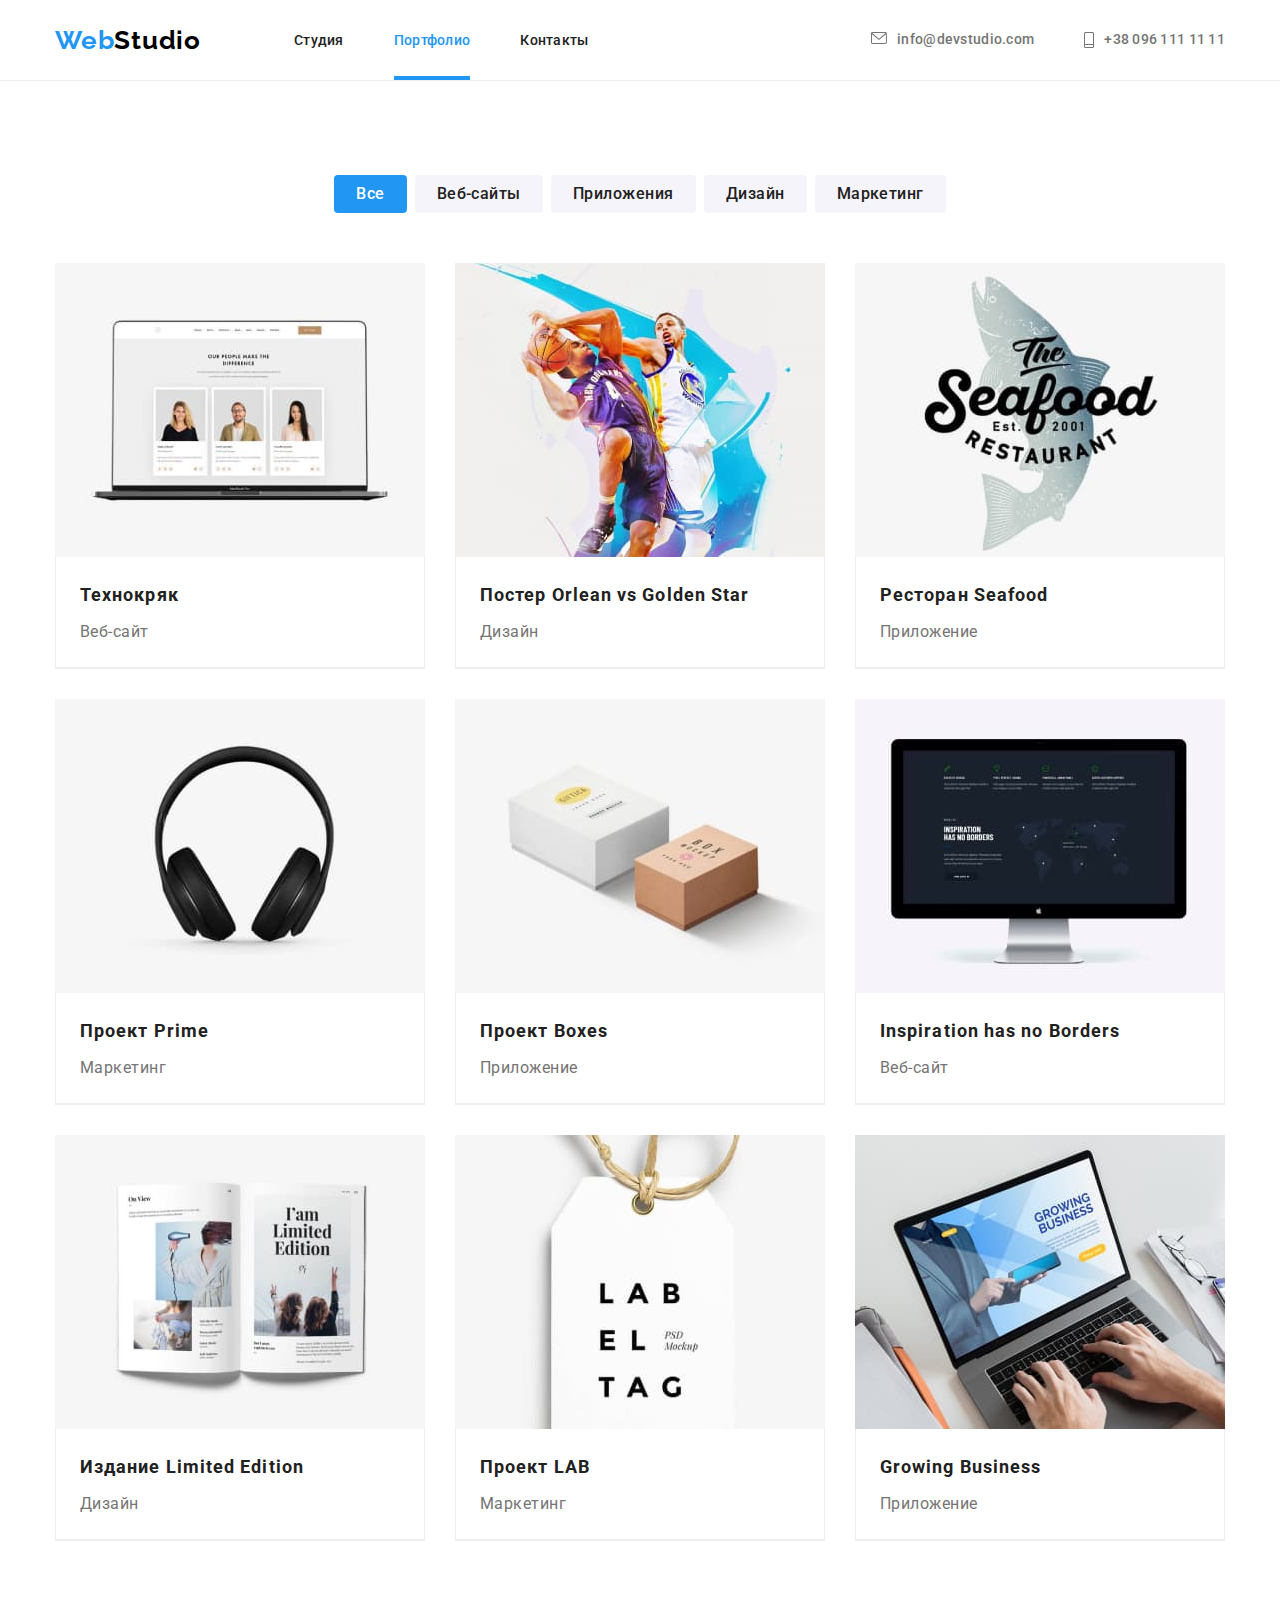
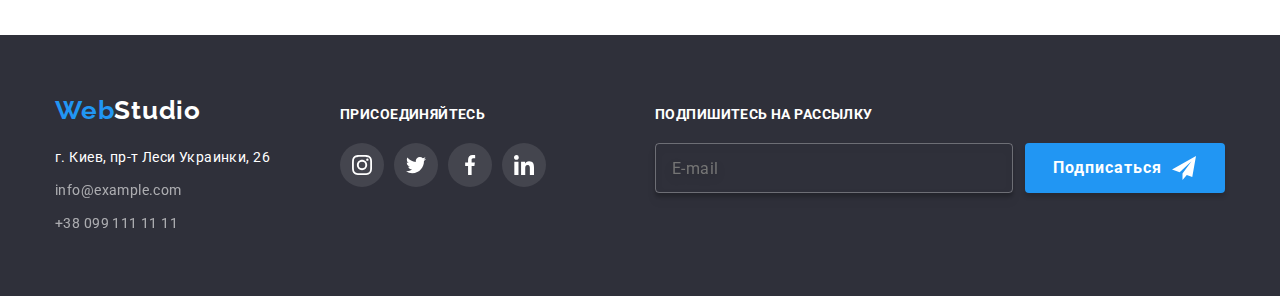
==== portfolio.html @ 556a6ecd "Initial commit" ====
<!DOCTYPE html>
<html lang="ru">
  <head>
    <meta charset="UTF-8" />
    <meta http-equiv="X-UA-Compatible" content="IE=edge" />
    <meta name="viewport" content="width=device-width, initial-scale=1.0" />
    <title>Document</title>
    <link rel="preconnect" href="https://fonts.googleapis.com">
    <link rel="preconnect" href="https://fonts.gstatic.com" crossorigin>
    <link href="https://fonts.googleapis.com/css2?family=Raleway:wght@700&family=Roboto:wght@400;500;700;900&display=swap"
      rel="stylesheet">
    <!-- Normalize -->
    <link
      rel="stylesheet"
      href="https://cdnjs.cloudflare.com/ajax/libs/modern-normalize/1.1.0/modern-normalize.min.css"
    />
    <!-- Custom styles -->
    <link rel="stylesheet" href="./css/styles.css" />
  </head>

  <body class="body">
    <!--header-->
    <header class="header-menu">
      <div class="container header-container">
        <div class="nav-container">
          <nav class="site-nav">
            <a href="index.html" lang="en" class="logo">Web<span lang="en" class="studio">Studio</span></a>
            <div class="nav-site-contact">
              <div class="list-contact">
                <ul class="list">
                  <li class="item">
                    <a href="./index.html" class="title">Студия</a>
                  </li>
                  <li class="item">
                    <a href="./portfolio.html" class="active-title">Портфолио</a>
                  </li>
                  <li class="item"><a href="" class="title">Контакты</a></li>
                </ul>
              </div>
            </div>
          </nav>
          <ul class="list">
            <li class="link-contact">
              <a href="mailto:info@devstudio.com" class="header-link">
                <svg class="studio-icon" width="16" height="12">
                  <use href="./images/icons/sprite1.svg#icon-envelope"></use>
                </svg>
                info@devstudio.com</a>
            </li>
            <li class="link-contact">
              <a href="tel:+380961111111" class="header-link">
                <svg class="studio-icon" width="10" height="16">
                  <use href="./images/icons/sprite1.svg#icon-Vector"></use>
                </svg>
                +38 096 111 11 11</a>
            </li>
          </ul>
        </div>
      </div>
    </header>
    <!--Main-->
    <main>
      <section class="portfolio-section">
        <div class="container">
          <h1 hidden>Portfolio</h1>
          <div class="profile-btn-list">
            <ul class="list">
              <li>
                <button type="button" class="current-button">Все</button>
              </li>
              <li>
                <button type="button" class="profile-btn">Веб-сайты</button>
              </li>
              <li>
                <button type="button" class="profile-btn">Приложения</button>
              </li>
              <li>
                <button type="button" class="profile-btn">Дизайн</button>
              </li>
              <li>
                <button type="button" class="profile-btn">Маркетинг</button>
              </li>
            </ul>
          </div>
          <div class="portfolio-container">
            <ul class="list">
              <li class="portfolio-list">
                <a href="" class="portfolio-ancor">
                  <div class="port-text-position">
                  <img
                    src="./images/technokriak.jpg"
                    alt="technokriak"
                    width="370"
                  />
                  <p class="port-text-item">Ресурс предлагает комплексные предложения с разным уровнем
                  функционала и сервисов. Все это позволит посетителю получить
                  исчерпывающие сведения о компании или частном лице.</p></div>
                  <div class="portfolio-inscription">
                    <h2 class="portfolio-title">Технокряк</h2>
                    <p class="portfolio-text">Веб-сайт</p>
                  </div>
                </a>
              </li>
              <li class="portfolio-list">
                <a href="" class="portfolio-ancor">
                  <div class="port-text-position">
                  <img
                    src="./images/neworlean.jpg"
                    alt="neworlean"
                    width="370"
                  />
                  <p class="port-text-item">Lorem ipsum dolor sit amet consectetur, adipisicing elit.
                  Numquam quod inventore placeat atque, beatae dolores error ab non unde impedit
                  corrupti laborum quaerat nisi quidem sint! Asperiores.</p>
                  </div>
                  <div class="portfolio-inscription">
                    <h2 class="portfolio-title">
                      Постер <span lang="en">Orlean vs Golden Star</span>
                    </h2>
                    <p class="portfolio-text">Дизайн</p>
                  </div>
                </a>
              </li>
              <li class="portfolio-list">
                <a href="" class="portfolio-ancor">
                  <div class="port-text-position">
                  <img src="./images/seafood.jpg" alt="seafood" width="370" />
                  <p class="port-text-item">Lorem ipsum dolor sit amet consectetur, adipisicing elit.
                    Numquam quod inventore placeat atque, beatae dolores error ab non unde impedit
                    corrupti laborum quaerat nisi quidem sint! Asperiores.</p>
                  </div>
                  <div class="portfolio-inscription">
                    <h2 class="portfolio-title">
                      Ресторан <span lang="en">Seafood</span>
                    </h2>
                    <p class="portfolio-text">Приложение</p>
                  </div>
                </a>
              </li>
              <li class="portfolio-list">
                <a href="" class="portfolio-ancor">
                  <div class="port-text-position">
                  <img src="./images/prime.jpg" alt="prime" width="370" />
                  <p class="port-text-item">Lorem ipsum dolor sit amet consectetur, adipisicing elit.
                    Numquam quod inventore placeat atque, beatae dolores error ab non unde impedit
                    corrupti laborum quaerat nisi quidem sint! Asperiores.</p>
                  </div>
                  <div class="portfolio-inscription">
                    <h2 class="portfolio-title">
                      Проект <span lang="en">Prime</span>
                    </h2>
                    <p class="portfolio-text">Маркетинг</p>
                  </div>
                </a>
              </li>
              <li class="portfolio-list">
                <a href="" class="portfolio-ancor">
                  <div class="port-text-position">
                  <img src="./images/boxes.jpg" alt="boxes" width="370" />
                  <p class="port-text-item">Lorem ipsum dolor sit amet consectetur, adipisicing elit.
                    Numquam quod inventore placeat atque, beatae dolores error ab non unde impedit
                    corrupti laborum quaerat nisi quidem sint! Asperiores.</p>
                  </div>
                  <div class="portfolio-inscription">
                    <h2 class="portfolio-title">
                      Проект <span lang="en">Boxes</span>
                    </h2>
                    <p class="portfolio-text">Приложение</p>
                  </div>
                </a>
              </li>
              <li class="portfolio-list">
                <a href="" class="portfolio-ancor">
                  <div class="port-text-position">
                  <img
                    src="./images/inspiration.jpg"
                    alt="inspiration"
                    width="370"
                  />
                  <p class="port-text-item">Lorem ipsum dolor sit amet consectetur, adipisicing elit.
                    Numquam quod inventore placeat atque, beatae dolores error ab non unde impedit
                    corrupti laborum quaerat nisi quidem sint! Asperiores.</p></div>
                  <div class="portfolio-inscription">
                    <h2 lang="en" class="portfolio-title">
                      Inspiration has no Borders
                    </h2>
                    <p class="portfolio-text">Веб-сайт</p>
                  </div>
                </a>
              </li>
              <li class="portfolio-list">
                <a href="" class="portfolio-ancor">
                  <div class="port-text-position">
                  <img
                    src="./images/limitededition.jpg"
                    alt="limitededition"
                    width="370"
                  />
                  <p class="port-text-item">Lorem ipsum dolor sit amet consectetur, adipisicing elit.
                    Numquam quod inventore placeat atque, beatae dolores error ab non unde impedit
                    corrupti laborum quaerat nisi quidem sint! Asperiores.</p>
                  </div>
                  <div class="portfolio-inscription">
                    <h2 class="portfolio-title">
                      Издание <span lang="en">Limited Edition</span>
                    </h2>
                    <p class="portfolio-text">Дизайн</p>
                  </div>
                </a>
              </li>
              <li class="portfolio-list">
                <a href="" class="portfolio-ancor">
                  <div class="port-text-position">
                  <img
                    src="./images/projectlab.jpg"
                    alt="projectlab"
                    width="370"
                  />
                  <p class="port-text-item">Lorem ipsum dolor sit amet consectetur, adipisicing elit.
                    Numquam quod inventore placeat atque, beatae dolores error ab non unde impedit
                    corrupti laborum quaerat nisi quidem sint! Asperiores.</p>
                  </div>
                  <div class="portfolio-inscription">
                    <h2 class="portfolio-title">
                      Проект <span lang="en">LAB</span>
                    </h2>
                    <p class="portfolio-text">Маркетинг</p>
                  </div>
                </a>
              </li>
              <li class="portfolio-list">
                <a href="" class="portfolio-ancor">
                  <div class="port-text-position">
                  <img
                    src="./images/growingbusiness.jpg"
                    alt="growingbusiness"
                    width="370"
                  />
                  <p class="port-text-item">Lorem ipsum dolor sit amet consectetur, adipisicing elit.
                    Numquam quod inventore placeat atque, beatae dolores error ab non unde impedit
                    corrupti laborum quaerat nisi quidem sint! Asperiores.</p>
                  </div>
                  <div class="portfolio-inscription">
                    <h2 lang="en" class="portfolio-title">Growing Business</h2>
                    <p class="portfolio-text">Приложение</p>
                  </div>
                </a>
              </li>
            </ul>
          </div>
        </div>
      </section>
    </main>
    <!--Footer-->
    <footer class="footer-section">
      <section>
        <div class="container">
          <div class="footer-ancors">
            <div class="footer-contact">
              <h2 lang="en" class="logo">
                Web<span lang="en" class="footer-studio">Studio</span>
              </h2>
              <address>
                <ul class="list">
                  <li>
                    <p class="footer-address">г. Киев, пр-т Леси Украинки, 26</p>
                  </li>
                  <li class="contact-list">
                    <a href="mailto:info@example.com" class="contact">info@example.com</a>
                  </li>
                  <li class="contact-list">
                    <a href="tel:+380991111111" class="contact">+38 099 111 11 11</a>
                  </li>
                </ul>
              </address>
            </div>
            <div class="footer-social">
              <h3 class="footer-title">ПРИСОЕДИНЯЙТЕСЬ</h3>
              <ul class="socialicons list">
                <li class="team-icons">
                  <a class="footer-link" href="instagram" target="_blank" rel="noopener noreffer"
                    aria-label="Instagram-icon">
                    <svg class="connect-icons" width="20" height="20">
                      <use href="./images/icons/sprite1.svg#icon-instagram-2"></use>
                    </svg></a>
                </li>
                <li class="team-icons">
                  <a class="footer-link" href="twitter" target="_blank" rel="noopener noreffer" aria-label="Twitter-icon">
                    <svg class="connect-icons" width="20" height="20">
                      <use href="./images/icons/sprite1.svg#icon-twitter-1"></use>
                    </svg></a>
                </li>
                <li class="team-icons">
                  <a class="footer-link" href="facebook" target="_blank" rel="noopener noreffer" aria-label="Facebook-icon">
                    <svg class="connect-icons" width="20" height="20">
                      <use href="./images/icons/sprite1.svg#icon-facebook-1"></use>
                    </svg></a>
                </li>
                <li class="team-icons">
                  <a class="footer-link" href="linkedin" target="_blank" rel="noopener noreffer" aria-label="Linkedin-icon">
                    <svg class="connect-icons" width="20" height="20">
                      <use href="./images/icons/sprite1.svg#icon-linkedin-1"></use>
                    </svg></a>
                </li>
              </ul>
            </div>
            <div class="footer-subscribe">
              <p class="footer-title">Подпишитесь на рассылку</p>
              <form class="footer-form">
                <div class="footer-mail">
                  <label class="label-mail">
                    <input class="input-mail" type="email" name="mail" placeholder="E-mail">
                  </label>
                </div>
                <button class="footer-btn" type="submit">Подписаться
                  <svg class="footer-icon-btn" width="24" height="24">
                    <use href="./images/icons/sprite1.svg#icon-icon-send"></use>
                  </svg>
                </button>
              </form>
            </div>
          </div>
        </div>
      </section>
    </footer>
  </body>
</html>
---- css/styles.css ----
html {
    box-sizing: border-box;
}
:root {
    --primary-text-color: #757575;
    --title-text-color: #212121;
    --link-text-color: #2196F3;
    --logo-text-studio-color: #000000;
    --accent-text-color: #FFFFFF;
    --primary-background-color: #FFFFFF;
    --background-footer: #2F303A;
    --button-color: #2196F3;
    --secondary-background-color: #F5F4FA;
    --list-background-color: #EEEEEE;
    --border-color: #ECECEC;
    --icon-color: #AFB1B8;
}

.container {
    width: 1200px;
    padding-left: 15px;
    padding-right: 15px;
    margin-left: auto;
    margin-right: auto;
}
.body {
    background-color: var(--primary-background-color);
    color: var(--primary-text-color);
    font-family: Roboto, sans-serif;
    font-size: 14px;
    margin: 0px;
}
ul {
    padding: 0;
    margin: 0;
}
h1,
h2,
h3,
h4,
h5,
h6,
p {
    margin: 0;
}

/*Header*/
.header-container {
border-bottom: 1px;
border: var(--border-color);
}
.header-menu {
    border-bottom: 1px solid var(--border-color);
}
.nav-container {
display: flex;
}
.section {
    padding-top: 94px;
    padding-bottom: 94px;
}
.site-nav {
    display: flex;
    align-items: center;
    margin-right: auto;
}
.list {
    display: flex;
    align-items: center;
}
.logo {
    color: var(--link-text-color);
    font-family: 'Raleway';
    font-weight: 700;
    font-size: 26px;
    line-height: 1.19;
    letter-spacing: 0.03em;
    text-decoration: none;
    padding-top: 24px;
    padding-bottom: 24px;
    margin-right: 93px;
}

.studio {
    color: var(--logo-text-studio-color);
    font-family: 'Raleway';
    font-weight: 700;
    font-size: 26px;
    line-height: 1.19;
    letter-spacing: 0.03em;
    text-decoration: none;
}

.list {
    list-style-type: none;
    padding: 0px;
    margin: 0px;
}
.nav-site-contact {
    margin-right: auto;
    margin-left: auto;
}
.list-contact {
    margin-right: auto;
    margin-left: auto;
}

.list .item {
    margin-right: 50px;
}
.list .item:last-child {
    margin-right: 0px;
}
.title {
    color: var(--title-text-color);
    font-family: inherit;
    font-weight: 500;
    line-height: 1.14;
    letter-spacing: 0.02em;
    text-decoration: none;
    padding-top: 32px;
    padding-bottom: 32px;
    transition: color 250ms cubic-bezier(0.4, 0, 0.2, 1);
}

.title:hover,
.title:focus {
    color: var(--link-text-color);
}
.active-title {
    color: var(--link-text-color);
    font-family: inherit;
    font-weight: 500;
    line-height: 1.14;
    letter-spacing: 0.02em;
    text-decoration: none;
    padding-top: 32px;
    padding-bottom: 32px;
    position: relative;
}
.active-title::after {
    content: '';
    display: block;
    width: 100%;
    height: 4px;
    background-color: var(--link-text-color);
    position: absolute;
    bottom: 0;
    left: 0;
}
.list .item:first-child {
    margin-left: 0px;
}
.list .item:last-child {
    margin-right: 0px;
}
/*Contact links*/
.link {
    color: var(--primary-text-color);
    font-family: inherit;
    text-decoration: none;
    font-weight: 500;
    font-size: 14px;
    line-height: 1.14;
    letter-spacing: 0.02em;
    padding-top: 32px;
    padding-bottom: 32px;
    transition: color 250ms cubic-bezier(0.4, 0, 0.2, 1);
}
.link-contact {
    margin-right: 50px;
}
.link-contact:last-child {
    margin-right: 0px;
}
.contact {
    transition: color 250ms cubic-bezier(0.4, 0, 0.2, 1);
}
.link:hover,
.link:focus,
.contact:hover,
.contact:focus,
.header-link:hover,
.header-link:focus {
    color: var(--link-text-color);
}
.header-link {
    color: var(--primary-text-color);
        font-family: inherit;
        text-decoration: none;
        font-weight: 500;
        font-size: 14px;
        line-height: 1.14;
        letter-spacing: 0.02em;
        padding-top: 32px;
        padding-bottom: 32px;
        display: flex;
        transition: color 250ms cubic-bezier(0.4, 0, 0.2, 1);
}
.studio-icon {
    fill: currentColor;
    margin-right: 10px;
    transition: fill 250ms cubic-bezier(0.4, 0, 0.2, 1);
}
.studio-icon:hover,
.studio-icon:focus {
    fill: currentColor;
}


/*Hero*/
.hero {
    text-align: center;  
    padding: 200px 0;
    background-color: var(--background-footer);
    max-width: 1600px;
    height: 600px;
    margin-left: auto;
    margin-right: auto;
    background-image: linear-gradient(to right,
            rgba(47, 48, 58, 0.4), rgba(47, 48, 58, 0.4)),
    url(../images/hero.jpg);
    background-repeat: no-repeat;
    background-position: center;
    background-size: cover;
}


.hero-title {
    color: var(--accent-text-color);
    font-weight: 900;
    font-size: 44px;
    line-height: 1.36;
    letter-spacing: 0.06em;
    text-transform: uppercase;
    text-align: center;
    width: 696px;
    margin-top: 0px;
    margin-bottom: 40px;
    margin-right: auto;
    margin-left: auto;
}

.hero-button {
    color: var(--accent-text-color);
    background-color: var(--link-text-color);
    cursor: pointer;
    font-family: inherit;
    font-weight: 700;
    font-size: 16px;
    line-height: 1.88;
    box-shadow: 0px 4px 4px rgba(0, 0, 0, 0.15);
    border-radius: 4px;
    letter-spacing: 0.06em;
    border: transparent;
    padding: 10px 32px;
}
.is-hidden {
    visibility: hidden;
    opacity: 0;
    pointer-events: none;
}
.backdrop {
    position: fixed;
    left: 0;
    top: 0;
    width: 100%;
    height: 100%;
    transition: opacity 250ms cubic-bezier(0.4, 0, 0.2, 1), visibility 250ms cubic-bezier(0.4, 0, 0.2, 1);
    background: rgba(0, 0, 0, 0.2);
    z-index: 5;
}
.modal {
    position: absolute;
    top: 50%;
    left: 50%;
    padding: 40px;
    transform: translate(-50%, -50%);
    width: 528px;
    height: 581px;
    background-color: var(--accent-text-color);
    box-shadow: 0px 1px 3px rgb(0 0 0 / 12%), 0px 1px 1px rgb(0 0 0 / 14%), 0px 2px 1px rgb(0 0 0 / 20%);
    border-radius: 4px;
}
.modal-text {
    font-style: normal;
        font-weight: 700;
        font-size: 20px;
        line-height: 1.15;
        text-align: center;
        letter-spacing: 0.03em;
        color: var(--title-text-color);
        margin-top: 40px;
}
.modal-contact-container {
    display: block;
    position: relative;
    margin-bottom: 10px;
    transition: color 250ms cubic-bezier(0.4, 0, 0.2, 1);
}
.modal-contact-container:hover,
.modal-contact-container:focus {
    color: var(--link-text-color);
}
.modal-contact {
    display: flex;
    margin-top: 12px;
    margin-bottom: 4px;
    font-size: 12px;
    line-height: 1.17;
    letter-spacing: 0.01em;
    color: var(--primary-text-color);
}
.contact-input {
    width: 100%;
    height: 40px;
    padding-top: 4px;
    padding-right: 6px;
    padding-bottom: 4px;
    padding-left: 42px;
    border: 1px solid rgba(33, 33, 33, 0.2);
    border-radius: 4px;
    cursor: pointer;
    transition: border 250ms cubic-bezier(0.4, 0, 0.2, 1);
}
.contact-input:hover,
.contact-input:focus {
    border: 1px solid var(--link-text-color);
    outline: none;
}
.modal-contact-icon {
    position: absolute;
    left: 12px;
    transform: translateY(11px);
    fill: var(--title-text-color);
    transition: fill 250ms cubic-bezier(0.4, 0, 0.2, 1);
}
.modal-contact-icon:focus,
.modal-contact-icon:hover {
    fill: var(--link-text-color);
}
.modal-comment {
        display: flex;
        margin-bottom: 4px;
        font-weight: 400;
        font-size: 12px;
        line-height: 1.67;
        letter-spacing: 0.01em;
        color: var(--primary-text-color);
}
.modal-textarea {
    display: block;
        width: 100%;
        height: 120px;
        margin-bottom: 20px;
        padding: 12px 16px;
        font-weight: 400;
        font-size: 14px;
        line-height: 1.14;
        letter-spacing: 0.01em;
        color: rgba(117, 117, 117, 0.5);
        border: 1px solid rgba(33, 33, 33, 0.2);
        border-radius: 4px;
        cursor: pointer;
        resize: none;
        transition: border 250ms cubic-bezier(0.4, 0, 0.2, 1);
}
.modal-textarea:focus,
.modal-textarea:hover {
    border: 1px solid var(--link-text-color);
}
.form-checkbox {
    display: flex;
    align-items: center;
    justify-content: center;
    gap: 7px;
    margin-bottom: 30px;
}
.visually-hidden {
    position: absolute;
    width: 1px;
    height: 1px;
    margin: -1px;
    padding: 0;
    overflow: hidden;
    border: 0;
    clip: rect(0 0 0 0);
}
.form-checkbox-input:checked+.form-checkbox-custom {
    background-color: var(--link-text-color);
    outline: 2px solid var(--link-text-color);
}
.form-checkbox-custom {
    display: inline-flex;
    align-items: center;
    justify-content: center;
    width: 16px;
    height: 15px;
    outline: 2px solid var(--title-text-color);
    outline-offset: -2px;
    border-radius: 2px;
    transition: outline-color 250ms cubic-bezier(0.4, 0, 0.2, 1);
}
.text-agreed {
    font-weight: 400;
    font-size: 14px;
    line-height: 1.71;
    letter-spacing: 0.03em;
    color: var(--primary-text-color);
}
.modal-send {
        display: flex;
        align-items: center;
        justify-content: center;
        margin-right: auto;
        margin-left: auto;
        width: 200px;
        height: 50px;
        font-weight: 700;
        font-size: 16px;
        line-height: 1.88;
        letter-spacing: 0.06em;
        color: var(--accent-text-color);
        background: var(--button-color);
        box-shadow: 0px 4px 4px rgb(0 0 0 / 15%);
        border-radius: 4px;
        border: none;
        cursor: pointer;
        transition: box-shadow 250ms cubic-bezier(0.4, 0, 0.2, 1), background-color 250ms cubic-bezier(0.4, 0, 0.2, 1);
}
.modal-send:focus,
.modal-send:hover {
        background-color: #188CE8;
        box-shadow: 0px 4px 4px rgb(0 0 0 / 15%);
}
.modal-link {
    font-weight: 400;
    font-size: 14px;
    line-height: 1.71;
    letter-spacing: 0.03em;
    text-decoration-line: underline;
    color: var(--link-text-color);
}
.closes {
    position: absolute;
    top: 8px;
    right: 8px;
    display: flex;
    align-items: center;
    justify-content: center;
    width: 30px;
    height: 30px;
    border: 1px solid rgba(0, 0, 0, 0.1);
    border-radius: 50%;
    background: transparent;
    cursor: pointer;
}
.modal-close {
    height: 11px;
    width: 11px;
}
.modal-close:focus,
.modal-close:hover,
.closes:focus,
.closes:hover {
    fill: var(--link-text-color);
}

/*Advantages*/
.feature-section {
    padding-top: 94px;
    padding-bottom: 94px;
}
.advantages-list  {
display: flex;
}
.feature-iconfill {
    width: 270px;
    height: 120px;
    margin-bottom: 30px;
    background-color: var(--secondary-background-color);
    border-radius: 4px;
    display: flex;
        align-items: center;
        justify-content: center;
}
.feature-item {
    padding: 0px;
    margin-right: 30px;
}  
.feature-item:last-child {
    margin-right: 0px;
}
.feature-list {
    width: 270px;
}
.feature-title {
    color: var(--title-text-color);
    font-weight: 700;
    line-height: 1.14;
    font-size: 14px;
    letter-spacing: 0.03em;
    text-transform: uppercase;
    margin-bottom: 10px;
}
.feature-text {
    line-height: 1.71;
    letter-spacing: 0.03em;
}
/*Activity*/
.activity-section {
    padding-bottom: 94px;
    margin-top: 0px;
}
.activity-items {
    display: flex;
    justify-content: center;
}
.section-title {
    color: var(--title-text-color);
    font-weight: 700;
    font-size: 36px;
    line-height: 1.17;
    text-align: center;
    letter-spacing: 0.03em;
    margin-top: 0px;
    margin-bottom: 50px;
}
.activity-card {
    position: relative;
    margin: 0;
}
.activity-card img {
    display: block;
    max-width: 100%;
}
.activity-position {
    position: absolute;
        left: 0;
        bottom: 0;
        display: flex;
        width: 100%;
        padding-top: 27px;
        padding-bottom: 27px;
        justify-content: center;
        align-items: center;
        color: var(--accent-text-color);
        background-color: rgba(47, 48, 58, 0.8);
}
.activity-position-text {
    font-weight: 700;
        font-size: 14px;
        line-height: 1.14;
        text-align: center;
        letter-spacing: 0.03em;
        text-transform: uppercase;
        color: var(--accent-text-color);
        margin: 0;
}
.activity-list:not(:last-child) {
    margin-right: 30px;
}

/*Team*/
.team {
    background-color: var(--secondary-background-color);
    padding-top: 94px;
    padding-bottom: 94px;
    margin-bottom: 0px;
}
.team .section-title {
    margin-bottom: 50px;
}
.team-list {
    background-color: var(--primary-background-color);
    box-shadow: 0px 1px 3px rgb(0 0 0 / 12%), 0px 1px 1px rgb(0 0 0 / 14%), 0px 2px 1px rgb(0 0 0 / 20%);
        border-radius: 0px 0px 4px 4px;
}
.team-list:not(:last-child) {
    margin-right: 30px;
}
.team .section-title {
    margin-bottom: 50px;
}
.team-list img {
    display: block;
    max-width: 100%;
    height: auto;
}
.team-description {
    margin-top: 30px;
    margin-bottom: 30px;
}
.team-name {
    color: var(--title-text-color);
    font-family: inherit;
    font-weight: 500;
    font-size: 16px;
    line-height: 1.19;
    text-align: center;
    letter-spacing: 0.03em;
    margin-bottom: 10px;
}
.team-text {
    font-family: inherit;
    font-size: 16px;
    line-height: 1.19;
    text-align: center;
    letter-spacing: 0.03em;
    margin-bottom: 16px;
}
.socialicons-list {
    margin-left: 32px;
    margin-bottom: 30px;
}
.social-icons {
    text-decoration: none;
    fill: currentColor;
    width: 44px;
        height: 44px;
        border-radius: 50%;
        transition: fill 250ms cubic-bezier(0.4, 0, 0.2, 1);
}
.social-icons:focus,
.social-icons:hover {
    fill: currentColor;
}
.team-icons {
    margin-right: 10px;
    text-decoration: none;
}
.team-icons:last-child {

margin-right: 0px;
}
.social-link {
    display: flex;
    justify-content: center;
    align-items: center;
    width: 44px;
    height: 44px;
    border-radius: 50%;
    padding: 12px;
    color: var(--icon-color);
    transition: border-radius 250ms cubic-bezier(0.4, 0, 0.2, 1), background-color 250ms cubic-bezier(0.4, 0, 0.2, 1), color 250ms cubic-bezier(0.4, 0, 0.2, 1);
}

.social-link:hover,
.social-link:focus,
.team-icons .link:focus,
.team-icons .link:hover {
    border-radius: 50%;
    background-color: #2196F3;
    color: var(--accent-text-color);  
}

/*Clients-section*/
.client-section {
    padding-top: 94px;
    padding-bottom: 94px;
    margin-bottom: 0px;
}
.clients-link {
    color: var(--primary-text-color);
        font-family: inherit;
        text-decoration: none;
        font-weight: 500;
        font-size: 14px;
        line-height: 1.14;
        letter-spacing: 0.02em;
    filter: drop-shadow(0px 4px 4px rgba(0, 0, 0, 0.25));
    width: 100%;
    height: 100%;
    display: flex;
    align-items: center;
    justify-content: center;
    color: var(--icon-color);
    transition: fill 250ms cubic-bezier(0.4, 0, 0.2, 1), color 250ms cubic-bezier(0.4, 0, 0.2, 1);
}

.clients-link:hover,
.clients-link:focus {
    fill: var(--icon-color); 
    color: var(--link-text-color);
}

.client-icons {
    margin-right: 30px;
    width: 170px;
    height: 92px;
    display: flex;
    align-items: center;
    justify-content: center;
    border: 1px solid var(--icon-color);
    border-radius: 4px;
    transition: border 250ms cubic-bezier(0.4, 0, 0.2, 1), border-radius 250ms cubic-bezier(0.4, 0, 0.2, 1);
}
.clientsocial-icons {
    fill: currentColor;
    transition: fill 250ms cubic-bezier(0.4, 0, 0.2, 1);
}
.clientsocial-icons:hover,
.clientsocial-icons:focus {
    fill: currentColor;
}
.client-icons:last-child {
    margin-right: 0px;
}
.client-icons:hover,
.client-icons:focus {
    border: 1px solid #2196F3;
        border-radius: 4px;
}
/*Footer*/
.footer-section {
    background-color: var(--background-footer);
    padding-top: 60px;
    padding-bottom: 60px;
}
.footer-ancors {
    display: flex;
    align-items: baseline;
}
.socialicons {
    margin: 0;
}
.footer-link {
    display: flex;
    align-items: center;
    justify-content: center;
    fill: var(--accent-text-color);
    width: 44px;
    height: 44px;
    border-radius: 50%;
    background: rgba(255, 255, 255, 0.1);
    transition: fill 250ms cubic-bezier(0.4, 0, 0.2, 1), background-color 250ms cubic-bezier(0.4, 0, 0.2, 1);
}
.connect-icons {
        fill: var(--accent-text-color);
        transition: fill 250ms cubic-bezier(0.4, 0, 0.2, 1);
}
.footer-link:hover,
.footer-link:focus {
        fill: var(--accent-text-color);
        background-color: #2196F3;
}
.connect-icons:hover,
.connect-icons:focus {
    fill: var(--accent-text-color);
}
.footer-contact {
    margin-right: 70px;
}
.footer-section .logo {
    padding: 0;
    margin-bottom: 20px;
    margin-top: 0px;
    margin-right: 0;
}

.footer-studio {
    color: var(--primary-background-color);
    font-family: 'Raleway';
    font-style: normal;
    font-weight: 700;
    font-size: 26px;
    line-height: 1.19;
    letter-spacing: 0.03em;
}
.footer-address {
    color: var(--accent-text-color);
    font-style: normal;
    font-weight: 400;
    font-size: 14px;
    line-height: 1.71;
    letter-spacing: 0.03em;
    margin-bottom: 9px;
}
address .list {
display: flex;
flex-direction: column;
align-items: flex-start;
}

.contact-list:not(:last-child) {
    margin-bottom: 9px;
}
.contact {
    color: var(--accent-text-color);
    opacity: 0.6;
    font-style: normal;
    font-weight: 400;
    font-size: 14px;
    line-height: 1.71;
    letter-spacing: 0.03em;
    text-decoration: none;
}
.footer-title {
    color: var(--accent-text-color);
    margin-bottom: 20px;
    font-weight: 700;
        font-size: 14px;
        line-height: 1.14;
        letter-spacing: 0.03em;
        text-transform: uppercase;
        text-decoration: none;
}
.footer-subscribe {
    position: relative;
    margin-left: auto;
}
.footer-title {
    margin-bottom: 20px;
    font-style: normal;
    font-weight: 700;
    font-size: 14px;
    line-height: 1.14;
    letter-spacing: 0.03em;
    text-transform: uppercase;
    color: var(--accent-text-color);
}
.footer-form {
    display: flex;
}
.footer-mail {
    position: relative;
}
.input-mail {
    display: flex;
    align-items: center;
    width: 358px;
    height: 50px;
    margin-right: 12px;
    padding: 15px 16px;
    font-weight: 400;
    font-size: 16px;
    line-height: 1.25;
    letter-spacing: 0.03em;
    color: var(--accent-text-color);
    box-shadow: 0px 4px 4px rgb(0 0 0 / 25%);
    background-color: transparent;
    border: 1px solid rgba(255, 255, 255, 0.3);
    filter: drop-shadow(0px 4px 4px rgba(0, 0, 0, 0.15));
    border-radius: 4px;
}
.footer-btn {
    display: flex;
    align-items: center;
    text-align: center;
    padding: 10px 28px;
    width: 200px;
    height: 50px;
    font-weight: 700;
    font-size: 16px;
    line-height: 1.88;
    letter-spacing: 0.06em;
    color: var(--accent-text-color);
    background: var(--button-color);
    border: none;
    box-shadow: 0px 4px 4px rgb(0 0 0 / 15%);
    border-radius: 4px;
    text-transform: none;
}
.footer-icon-btn {
    margin-left: 10px;
    top: 10;
    right: 0;
    transform: translateY(0);
}
/*Portfolio*/
.portfolio-section {
    padding-top: 94px;
    padding-bottom: 94px;
}
.profile-btn-list {
    display: flex;
    justify-content: center;
    margin-bottom: 50px;
}
.profile-btn {
    background-color: var(--secondary-background-color);
    color: var(--title-text-color);
    cursor: pointer;
    font-family: inherit;
    font-weight: 500;
    font-size: 16px;
    line-height: 1.63;
    text-align: center;
    letter-spacing: 0.03em;
    margin-left: 8px;
    padding: 6px 22px;
    border-radius: 4px;
    border: var(--secondary-background-color);
    transition: color 250ms cubic-bezier(0.4, 0, 0.2, 1), background-color 250ms cubic-bezier(0.4, 0, 0.2, 1);
}

.profile-btn:hover,
.profile-btn:focus {
    color: var(--accent-text-color);
    background-color: var(--link-text-color);
}

.current-button {
    color: var(--accent-text-color);
    background-color: var(--link-text-color);
    font-family: inherit;
    font-weight: 500;
    font-size: 16px;
    line-height: 1.63;
    text-align: center;
    letter-spacing: 0.03em;
    display: inline-block;
    padding: 6px 22px;
    border-radius: 4px;
    border: var(--link-text-color);
}
.portfolio-container {
    margin: 0px;
    padding: 0px;
}
.portfolio-container>.list {
    display: flex;
    flex-wrap: wrap;
}
.portfolio-list {
    width: 370px;
    margin-right: 30px;
    margin-bottom: 30px;
    border: 1px;
    border: var(--list-background-color);
    border-bottom: 1px solid var(--list-background-color);
    transition: box-shadow 250ms cubic-bezier(0.4, 0, 0.2, 1);
}
.portfolio-list:nth-child(3n) {
    margin-right: 0px;
}
.portfolio-list:nth-last-child(-n+3) {
margin-bottom: 0px;
}
.portfolio-list:hover,
.portfolio-list:focus {
box-shadow: 0px 1px 1px rgba(0, 0, 0, 0.12),
        0px 4px 4px rgba(0, 0, 0, 0.06),
        1px 4px 6px rgba(0, 0, 0, 0.16);
}
.portfolio-list a img {
    display: block;
    max-width: 100%;
    height: auto;
}

.portfolio-ancor {
    text-decoration: none;
    transition: opacity 250ms cubic-bezier(0.4, 0, 0.2, 1), transform 250ms cubic-bezier(0.4, 0, 0.2, 1);
}
.portfolio-ancor:hover .port-text-item,
.portfolio-ancor:focus .port-text-item {
    opacity: 1;
    transform: translateY(0)
}

.portfolio-inscription {
    padding: 20px 24px;
    border-bottom: 1px solid var(--list-background-color);
    border-right: 1px solid var(--list-background-color);
    border-left: 1px solid var(--list-background-color);
}
.portfolio-title {
    color: var(--title-text-color);
    font-family: inherit;
    font-weight: 700;
    font-size: 18px;
    line-height: 2;
    letter-spacing: 0.06em;
    text-decoration: none;
    margin-bottom: 4px;
}

.portfolio-text {
    color: var(--primary-text-color);
    font-family: inherit;
    font-size: 16px;
    line-height: 1.88;
    letter-spacing: 0.03em;
    text-decoration: none;
}
.port-text-position {
    position: relative;
    overflow: hidden;
}
.port-text-item {
    display: block;
    width: 100%;
    height: 100%;
    overflow: auto;
    padding-top: 63px;
    padding-right: 24px;
    padding-bottom: 63px;
    padding-left: 24px;
    position: absolute;
    top: 0;
    left: 0;
    transform: translateY(100%);
    transition: transform 250ms cubic-bezier(0.4, 0, 0.2, 1), opacity 250ms cubic-bezier(0.4, 0, 0.2, 1);
    background-color: rgba(33, 150, 243, 0.9);
    font-size: 18px;
    line-height: 1.56;
    letter-spacing: 0.03em;
    color: var(--accent-text-color);
    opacity: 0;
}
.port-text-item:hover,
.port-text-item:focus {
    opacity: 1;
    transform: translateY(-100%);
}
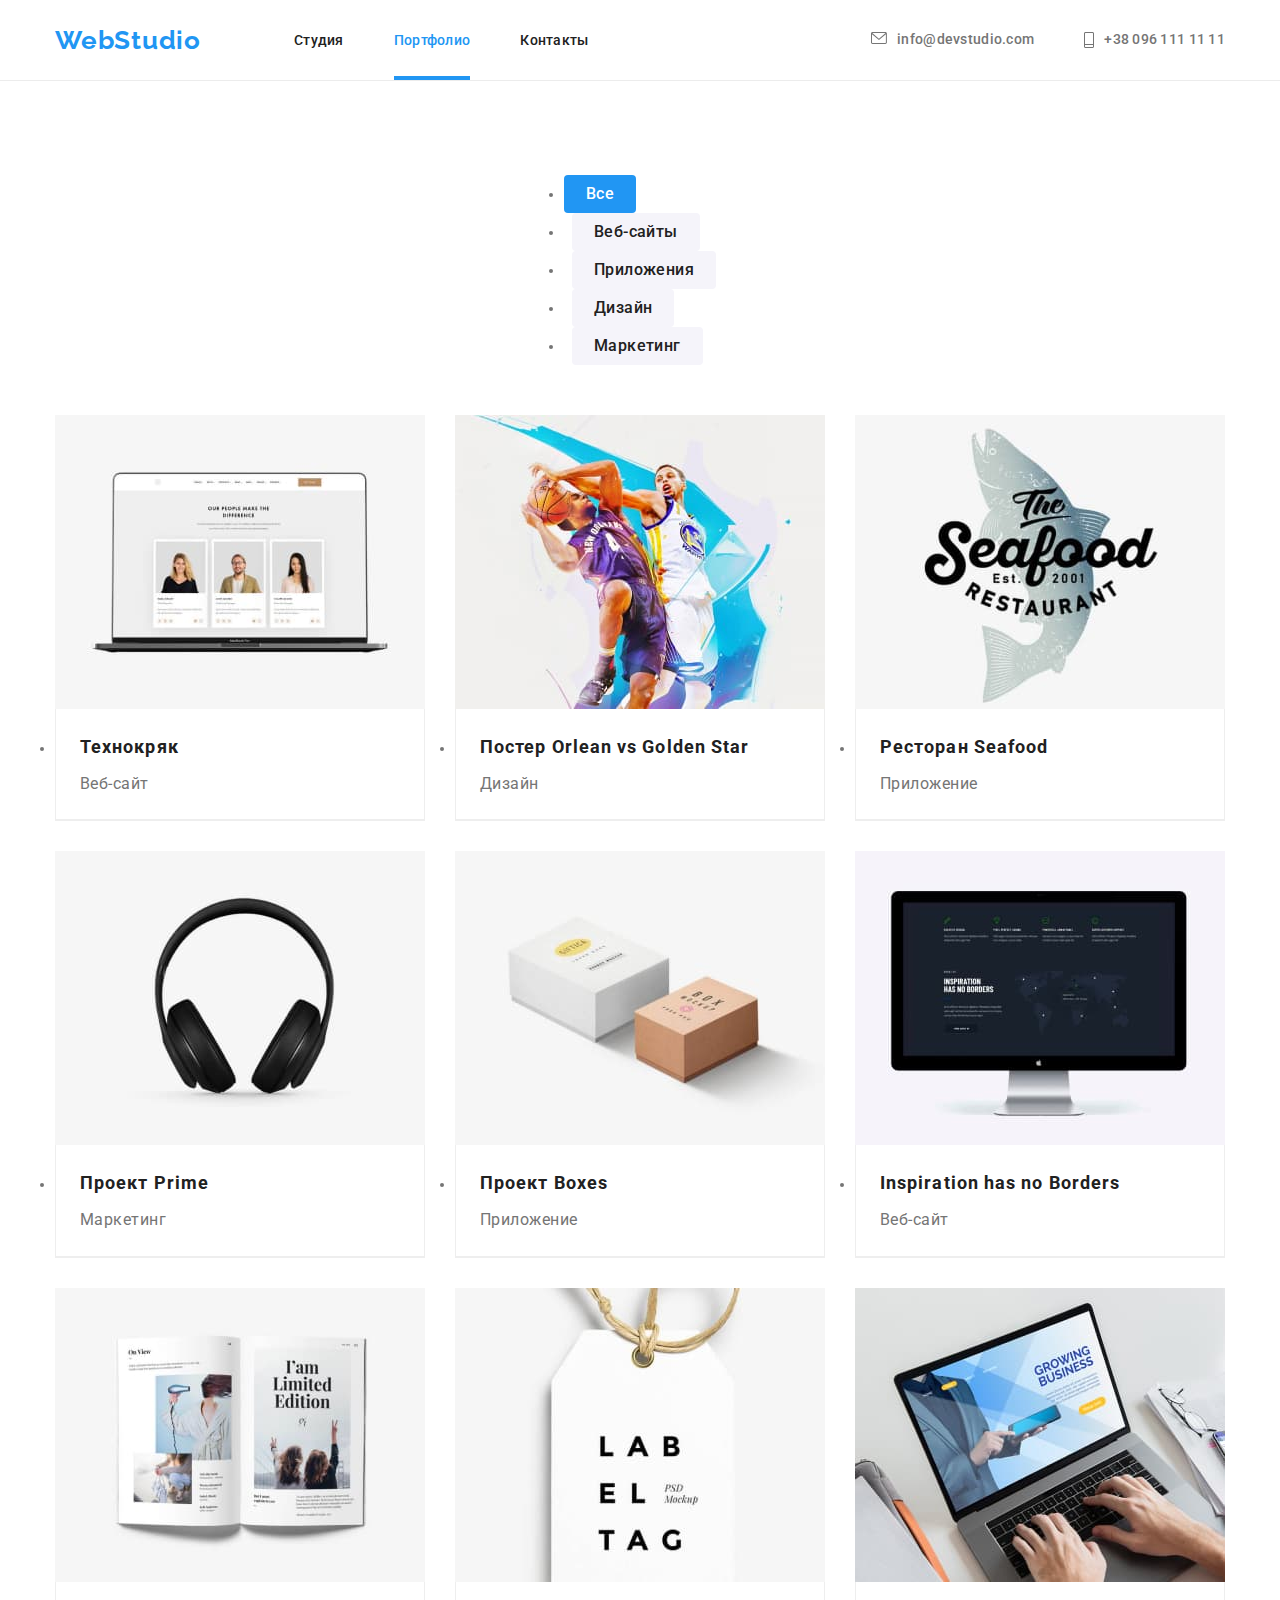
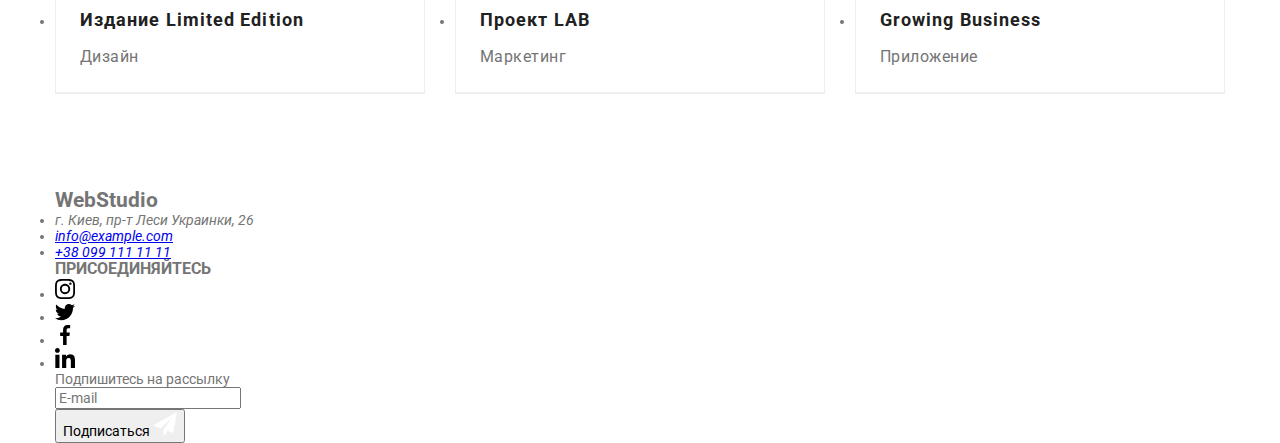
==== commit b9651221: "BEM without SAAS" ====
--- a/portfolio.html
+++ b/portfolio.html
@@ -20,36 +20,36 @@
 
   <body class="body">
     <!--header-->
-    <header class="header-menu">
-      <div class="container header-container">
-        <div class="nav-container">
-          <nav class="site-nav">
-            <a href="index.html" lang="en" class="logo">Web<span lang="en" class="studio">Studio</span></a>
-            <div class="nav-site-contact">
-              <div class="list-contact">
-                <ul class="list">
-                  <li class="item">
-                    <a href="./index.html" class="title">Студия</a>
-                  </li>
-                  <li class="item">
-                    <a href="./portfolio.html" class="active-title">Портфолио</a>
-                  </li>
-                  <li class="item"><a href="" class="title">Контакты</a></li>
+    <header class="header__menu">
+      <div class="container header__container">
+        <div class="header__nav-container">
+          <nav class="header__site-nav">
+            <a href="index.html" lang="en" class="header__logo">Web<span lang="en" class="studio">Studio</span></a>
+            <div class="header__nav-site-contact">
+              <div class="header__list-contact">
+                <ul class="header__list">
+                  <li class="header__item">
+                    <a href="./index.html" class="header__title">Студия</a>
+                  </li>
+                  <li class="header__item">
+                    <a href="./portfolio.html" class="header__title--active">Портфолио</a>
+                  </li>
+                  <li class="header__item"><a href="" class="header__title">Контакты</a></li>
                 </ul>
               </div>
             </div>
           </nav>
-          <ul class="list">
-            <li class="link-contact">
-              <a href="mailto:info@devstudio.com" class="header-link">
-                <svg class="studio-icon" width="16" height="12">
+          <ul class="header__list">
+            <li class="header__link-contact">
+              <a href="mailto:info@devstudio.com" class="header__link">
+                <svg class="header__icon" width="16" height="12">
                   <use href="./images/icons/sprite1.svg#icon-envelope"></use>
                 </svg>
                 info@devstudio.com</a>
             </li>
             <li class="link-contact">
-              <a href="tel:+380961111111" class="header-link">
-                <svg class="studio-icon" width="10" height="16">
+              <a href="tel:+380961111111" class="header__link">
+                <svg class="header__icon" width="10" height="16">
                   <use href="./images/icons/sprite1.svg#icon-Vector"></use>
                 </svg>
                 +38 096 111 11 11</a>
--- a/css/styles.css
+++ b/css/styles.css
@@ -45,30 +45,30 @@
 }
 
 /*Header*/
-.header-container {
+.header__container {
 border-bottom: 1px;
 border: var(--border-color);
 }
-.header-menu {
+.header__menu {
     border-bottom: 1px solid var(--border-color);
 }
-.nav-container {
+.header__nav-container {
 display: flex;
 }
 .section {
     padding-top: 94px;
     padding-bottom: 94px;
 }
-.site-nav {
+.header__site-nav {
     display: flex;
     align-items: center;
     margin-right: auto;
 }
-.list {
-    display: flex;
-    align-items: center;
-}
-.logo {
+.header__list {
+    display: flex;
+    align-items: center;
+}
+.header__logo {
     color: var(--link-text-color);
     font-family: 'Raleway';
     font-weight: 700;
@@ -81,7 +81,7 @@
     margin-right: 93px;
 }
 
-.studio {
+.header__studio {
     color: var(--logo-text-studio-color);
     font-family: 'Raleway';
     font-weight: 700;
@@ -91,27 +91,27 @@
     text-decoration: none;
 }
 
-.list {
+.header__list {
     list-style-type: none;
     padding: 0px;
     margin: 0px;
 }
-.nav-site-contact {
+.header__nav-site-contact {
     margin-right: auto;
     margin-left: auto;
 }
-.list-contact {
+.header__list-contact {
     margin-right: auto;
     margin-left: auto;
 }
 
-.list .item {
+.header__item {
     margin-right: 50px;
 }
-.list .item:last-child {
+.header__item:last-child {
     margin-right: 0px;
 }
-.title {
+.header__title {
     color: var(--title-text-color);
     font-family: inherit;
     font-weight: 500;
@@ -123,11 +123,11 @@
     transition: color 250ms cubic-bezier(0.4, 0, 0.2, 1);
 }
 
-.title:hover,
-.title:focus {
+.header__title:hover,
+.header__title:focus {
     color: var(--link-text-color);
 }
-.active-title {
+.header__title--active {
     color: var(--link-text-color);
     font-family: inherit;
     font-weight: 500;
@@ -138,7 +138,7 @@
     padding-bottom: 32px;
     position: relative;
 }
-.active-title::after {
+.header__title--active::after {
     content: '';
     display: block;
     width: 100%;
@@ -148,10 +148,10 @@
     bottom: 0;
     left: 0;
 }
-.list .item:first-child {
+.header__item:first-child {
     margin-left: 0px;
 }
-.list .item:last-child {
+.header__item:last-child {
     margin-right: 0px;
 }
 /*Contact links*/
@@ -167,10 +167,10 @@
     padding-bottom: 32px;
     transition: color 250ms cubic-bezier(0.4, 0, 0.2, 1);
 }
-.link-contact {
+.header__link-contact {
     margin-right: 50px;
 }
-.link-contact:last-child {
+.header__link-contact:last-child {
     margin-right: 0px;
 }
 .contact {
@@ -180,11 +180,11 @@
 .link:focus,
 .contact:hover,
 .contact:focus,
-.header-link:hover,
-.header-link:focus {
+.header__link:hover,
+.header__link:focus {
     color: var(--link-text-color);
 }
-.header-link {
+.header__link {
     color: var(--primary-text-color);
         font-family: inherit;
         text-decoration: none;
@@ -197,13 +197,13 @@
         display: flex;
         transition: color 250ms cubic-bezier(0.4, 0, 0.2, 1);
 }
-.studio-icon {
+.header__icon {
     fill: currentColor;
     margin-right: 10px;
     transition: fill 250ms cubic-bezier(0.4, 0, 0.2, 1);
 }
-.studio-icon:hover,
-.studio-icon:focus {
+.header__icon:hover,
+.header__icon:focus {
     fill: currentColor;
 }
 
@@ -226,7 +226,7 @@
 }
 
 
-.hero-title {
+.hero__title {
     color: var(--accent-text-color);
     font-weight: 900;
     font-size: 44px;
@@ -241,7 +241,7 @@
     margin-left: auto;
 }
 
-.hero-button {
+.hero__button {
     color: var(--accent-text-color);
     background-color: var(--link-text-color);
     cursor: pointer;
@@ -255,12 +255,12 @@
     border: transparent;
     padding: 10px 32px;
 }
-.is-hidden {
+.hero--is-hidden {
     visibility: hidden;
     opacity: 0;
     pointer-events: none;
 }
-.backdrop {
+.hero__backdrop {
     position: fixed;
     left: 0;
     top: 0;
@@ -270,7 +270,7 @@
     background: rgba(0, 0, 0, 0.2);
     z-index: 5;
 }
-.modal {
+.hero__modal {
     position: absolute;
     top: 50%;
     left: 50%;
@@ -282,7 +282,7 @@
     box-shadow: 0px 1px 3px rgb(0 0 0 / 12%), 0px 1px 1px rgb(0 0 0 / 14%), 0px 2px 1px rgb(0 0 0 / 20%);
     border-radius: 4px;
 }
-.modal-text {
+.hero__modal-text {
     font-style: normal;
         font-weight: 700;
         font-size: 20px;
@@ -292,17 +292,17 @@
         color: var(--title-text-color);
         margin-top: 40px;
 }
-.modal-contact-container {
+.hero__modal-contact-container {
     display: block;
     position: relative;
     margin-bottom: 10px;
     transition: color 250ms cubic-bezier(0.4, 0, 0.2, 1);
 }
-.modal-contact-container:hover,
-.modal-contact-container:focus {
+.hero__modal-contact-container:hover,
+.hero__modal-contact-container:focus {
     color: var(--link-text-color);
 }
-.modal-contact {
+.hero__modal-contact {
     display: flex;
     margin-top: 12px;
     margin-bottom: 4px;
@@ -311,7 +311,7 @@
     letter-spacing: 0.01em;
     color: var(--primary-text-color);
 }
-.contact-input {
+.hero__contact-input {
     width: 100%;
     height: 40px;
     padding-top: 4px;
@@ -323,23 +323,23 @@
     cursor: pointer;
     transition: border 250ms cubic-bezier(0.4, 0, 0.2, 1);
 }
-.contact-input:hover,
-.contact-input:focus {
+.hero__contact-input:hover,
+.hero__contact-input:focus {
     border: 1px solid var(--link-text-color);
     outline: none;
 }
-.modal-contact-icon {
+.hero__modal-icon {
     position: absolute;
     left: 12px;
     transform: translateY(11px);
     fill: var(--title-text-color);
     transition: fill 250ms cubic-bezier(0.4, 0, 0.2, 1);
 }
-.modal-contact-icon:focus,
-.modal-contact-icon:hover {
+.hero__modal-icon:focus,
+.hero__modal-icon:hover {
     fill: var(--link-text-color);
 }
-.modal-comment {
+.hero__modal-comment {
         display: flex;
         margin-bottom: 4px;
         font-weight: 400;
@@ -348,7 +348,7 @@
         letter-spacing: 0.01em;
         color: var(--primary-text-color);
 }
-.modal-textarea {
+.hero__modal-textarea {
     display: block;
         width: 100%;
         height: 120px;
@@ -365,18 +365,18 @@
         resize: none;
         transition: border 250ms cubic-bezier(0.4, 0, 0.2, 1);
 }
-.modal-textarea:focus,
-.modal-textarea:hover {
+.hero__modal-textarea:focus,
+.hero__modal-textarea:hover {
     border: 1px solid var(--link-text-color);
 }
-.form-checkbox {
+.hero__form-checkbox {
     display: flex;
     align-items: center;
     justify-content: center;
     gap: 7px;
     margin-bottom: 30px;
 }
-.visually-hidden {
+.hero--visually-hidden {
     position: absolute;
     width: 1px;
     height: 1px;
@@ -386,11 +386,11 @@
     border: 0;
     clip: rect(0 0 0 0);
 }
-.form-checkbox-input:checked+.form-checkbox-custom {
+.hero__checkbox-input:checked+.hero__checkbox-custom {
     background-color: var(--link-text-color);
     outline: 2px solid var(--link-text-color);
 }
-.form-checkbox-custom {
+.hero__checkbox-custom {
     display: inline-flex;
     align-items: center;
     justify-content: center;
@@ -401,14 +401,14 @@
     border-radius: 2px;
     transition: outline-color 250ms cubic-bezier(0.4, 0, 0.2, 1);
 }
-.text-agreed {
+.hero__text-agreed {
     font-weight: 400;
     font-size: 14px;
     line-height: 1.71;
     letter-spacing: 0.03em;
     color: var(--primary-text-color);
 }
-.modal-send {
+.hero__modal--send {
         display: flex;
         align-items: center;
         justify-content: center;
@@ -428,12 +428,12 @@
         cursor: pointer;
         transition: box-shadow 250ms cubic-bezier(0.4, 0, 0.2, 1), background-color 250ms cubic-bezier(0.4, 0, 0.2, 1);
 }
-.modal-send:focus,
-.modal-send:hover {
+.hero__modal--send:focus,
+.hero__modal--send:hover {
         background-color: #188CE8;
         box-shadow: 0px 4px 4px rgb(0 0 0 / 15%);
 }
-.modal-link {
+.hero__modal-link {
     font-weight: 400;
     font-size: 14px;
     line-height: 1.71;
@@ -441,7 +441,7 @@
     text-decoration-line: underline;
     color: var(--link-text-color);
 }
-.closes {
+.hero--closes {
     position: absolute;
     top: 8px;
     right: 8px;
@@ -455,26 +455,29 @@
     background: transparent;
     cursor: pointer;
 }
-.modal-close {
+.hero__modal--close {
     height: 11px;
     width: 11px;
 }
-.modal-close:focus,
-.modal-close:hover,
-.closes:focus,
-.closes:hover {
+.hero__modal--close:focus,
+.hero__modal--close:hover,
+.hero--closes:focus,
+.hero--closes:hover {
     fill: var(--link-text-color);
 }
 
 /*Advantages*/
-.feature-section {
+.feature__section {
     padding-top: 94px;
     padding-bottom: 94px;
 }
-.advantages-list  {
+.feature__list  {
 display: flex;
-}
-.feature-iconfill {
+align-items: center;
+text-decoration: none;
+list-style-type: none;
+}
+.feature__iconfill {
     width: 270px;
     height: 120px;
     margin-bottom: 30px;
@@ -484,17 +487,19 @@
         align-items: center;
         justify-content: center;
 }
-.feature-item {
+.feature__item {
     padding: 0px;
     margin-right: 30px;
+    text-decoration: none;
 }  
-.feature-item:last-child {
+.feature__item:last-child {
     margin-right: 0px;
 }
-.feature-list {
+.feature__list-item {
     width: 270px;
-}
-.feature-title {
+    text-decoration: none;
+}
+.feature__title {
     color: var(--title-text-color);
     font-weight: 700;
     line-height: 1.14;
@@ -503,20 +508,20 @@
     text-transform: uppercase;
     margin-bottom: 10px;
 }
-.feature-text {
+.feature__text {
     line-height: 1.71;
     letter-spacing: 0.03em;
 }
 /*Activity*/
-.activity-section {
+.activity__section {
     padding-bottom: 94px;
     margin-top: 0px;
 }
-.activity-items {
+.activity__items {
     display: flex;
     justify-content: center;
 }
-.section-title {
+.activity__section-title {
     color: var(--title-text-color);
     font-weight: 700;
     font-size: 36px;
@@ -526,15 +531,19 @@
     margin-top: 0px;
     margin-bottom: 50px;
 }
-.activity-card {
+.activity__list-all {
+    display: flex;
+    align-items: center;
+}
+.activity__card {
     position: relative;
     margin: 0;
 }
-.activity-card img {
+.activity__card img {
     display: block;
     max-width: 100%;
 }
-.activity-position {
+.activity__position {
     position: absolute;
         left: 0;
         bottom: 0;
@@ -547,7 +556,7 @@
         color: var(--accent-text-color);
         background-color: rgba(47, 48, 58, 0.8);
 }
-.activity-position-text {
+.activity__position-text {
     font-weight: 700;
         font-size: 14px;
         line-height: 1.14;
@@ -557,7 +566,7 @@
         color: var(--accent-text-color);
         margin: 0;
 }
-.activity-list:not(:last-child) {
+.activity__list:not(:last-child) {
     margin-right: 30px;
 }
 
@@ -568,30 +577,46 @@
     padding-bottom: 94px;
     margin-bottom: 0px;
 }
-.team .section-title {
+.team__section-title {
+    color: var(--title-text-color);
+        font-weight: 700;
+        font-size: 36px;
+        line-height: 1.17;
+        text-align: center;
+        letter-spacing: 0.03em;
+        margin-top: 0px;
     margin-bottom: 50px;
 }
-.team-list {
+.team__list-all {
+    display: flex;
+    align-items: center;
+    list-style-type: none;
+    text-decoration: none;
+}
+.team__list {
+        list-style-type: none;
+        text-decoration: none;
+    list-style-type: none;
+        text-decoration: none;
     background-color: var(--primary-background-color);
     box-shadow: 0px 1px 3px rgb(0 0 0 / 12%), 0px 1px 1px rgb(0 0 0 / 14%), 0px 2px 1px rgb(0 0 0 / 20%);
         border-radius: 0px 0px 4px 4px;
 }
-.team-list:not(:last-child) {
+.team__list:not(:last-child) {
     margin-right: 30px;
 }
-.team .section-title {
+.team__section-title {
     margin-bottom: 50px;
 }
-.team-list img {
+.team__list img {
     display: block;
     max-width: 100%;
     height: auto;
 }
-.team-description {
+.team__description {
     margin-top: 30px;
-    margin-bottom: 30px;
-}
-.team-name {
+}
+.team__name {
     color: var(--title-text-color);
     font-family: inherit;
     font-weight: 500;
@@ -601,7 +626,7 @@
     letter-spacing: 0.03em;
     margin-bottom: 10px;
 }
-.team-text {
+.team__text {
     font-family: inherit;
     font-size: 16px;
     line-height: 1.19;
@@ -609,11 +634,11 @@
     letter-spacing: 0.03em;
     margin-bottom: 16px;
 }
-.socialicons-list {
+.team__socialicons-list {
     margin-left: 32px;
     margin-bottom: 30px;
 }
-.social-icons {
+.team__social-icons {
     text-decoration: none;
     fill: currentColor;
     width: 44px;
@@ -621,19 +646,35 @@
         border-radius: 50%;
         transition: fill 250ms cubic-bezier(0.4, 0, 0.2, 1);
 }
-.social-icons:focus,
-.social-icons:hover {
+.team__social-icons:focus,
+.team__social-icons:hover {
     fill: currentColor;
 }
-.team-icons {
+.team__icons {
     margin-right: 10px;
     text-decoration: none;
 }
-.team-icons:last-child {
+.team__icons:last-child {
 
 margin-right: 0px;
 }
-.social-link {
+.team__link {
+    color: var(--primary-text-color);
+    font-family: inherit;
+    text-decoration: none;
+    font-weight: 500;
+    font-size: 14px;
+    line-height: 1.14;
+    letter-spacing: 0.02em;
+    padding-top: 32px;
+    padding-bottom: 32px;
+    transition: color 250ms cubic-bezier(0.4, 0, 0.2, 1);
+}
+.team__link:hover,
+.team__link:focus {
+    color: var(--link-text-color);
+}
+.team__social-link {
     display: flex;
     justify-content: center;
     align-items: center;
@@ -645,22 +686,38 @@
     transition: border-radius 250ms cubic-bezier(0.4, 0, 0.2, 1), background-color 250ms cubic-bezier(0.4, 0, 0.2, 1), color 250ms cubic-bezier(0.4, 0, 0.2, 1);
 }
 
-.social-link:hover,
-.social-link:focus,
-.team-icons .link:focus,
-.team-icons .link:hover {
+.team__social-link:hover,
+.team__social-link:focus,
+.team__icons .team__link:focus,
+.team__icons .team__link:hover {
     border-radius: 50%;
     background-color: #2196F3;
     color: var(--accent-text-color);  
 }
 
 /*Clients-section*/
-.client-section {
+.client__section {
     padding-top: 94px;
     padding-bottom: 94px;
     margin-bottom: 0px;
 }
-.clients-link {
+.client__section-title {
+    color: var(--title-text-color);
+        font-weight: 700;
+        font-size: 36px;
+        line-height: 1.17;
+        text-align: center;
+        letter-spacing: 0.03em;
+        margin-top: 0px;
+        margin-bottom: 50px;
+}
+.client__list {
+    display: flex;
+    align-items: center;
+    list-style-type: none;
+    text-decoration: none;
+}
+.clients__link {
     color: var(--primary-text-color);
         font-family: inherit;
         text-decoration: none;
@@ -678,13 +735,13 @@
     transition: fill 250ms cubic-bezier(0.4, 0, 0.2, 1), color 250ms cubic-bezier(0.4, 0, 0.2, 1);
 }
 
-.clients-link:hover,
-.clients-link:focus {
+.clients__link:hover,
+.clients__link:focus {
     fill: var(--icon-color); 
     color: var(--link-text-color);
 }
 
-.client-icons {
+.client__icons {
     margin-right: 30px;
     width: 170px;
     height: 92px;
@@ -695,36 +752,71 @@
     border-radius: 4px;
     transition: border 250ms cubic-bezier(0.4, 0, 0.2, 1), border-radius 250ms cubic-bezier(0.4, 0, 0.2, 1);
 }
-.clientsocial-icons {
+.client__social-icons {
     fill: currentColor;
     transition: fill 250ms cubic-bezier(0.4, 0, 0.2, 1);
 }
-.clientsocial-icons:hover,
-.clientsocial-icons:focus {
+.client__social-icons:hover,
+.client__social-icons:focus {
     fill: currentColor;
 }
-.client-icons:last-child {
+.client__icons:last-child {
     margin-right: 0px;
 }
-.client-icons:hover,
-.client-icons:focus {
+.client__icons:hover,
+.client__icons:focus {
     border: 1px solid #2196F3;
         border-radius: 4px;
 }
 /*Footer*/
-.footer-section {
+.footer__section {
     background-color: var(--background-footer);
     padding-top: 60px;
     padding-bottom: 60px;
 }
-.footer-ancors {
+.footer__ancors {
     display: flex;
     align-items: baseline;
 }
-.socialicons {
+.footer__logo {
+    color: var(--link-text-color);
+    font-family: 'Raleway';
+    font-weight: 700;
+    font-size: 26px;
+        line-height: 1.19;
+        letter-spacing: 0.03em;
+        text-decoration: none;
+        padding: 0;
+            margin-bottom: 20px;
+            margin-top: 0px;
+            margin-right: 0;
+}
+.footer__studio {
+    color: var(--primary-background-color);
+    font-family: 'Raleway';
+    font-style: normal;
+    font-weight: 700;
+    font-size: 26px;
+    line-height: 1.19;
+    letter-spacing: 0.03em;
+}
+.footer__address {
+    color: var(--accent-text-color);
+    font-style: normal;
+    font-weight: 400;
+    font-size: 14px;
+    line-height: 1.71;
+    letter-spacing: 0.03em;
+    margin-bottom: 9px;
+}
+.footer__socialicons {
     margin: 0;
 }
-.footer-link {
+.footer__icons {
+    margin-right: 10px;
+    text-decoration: none;
+}
+.footer__link {
     display: flex;
     align-items: center;
     justify-content: center;
@@ -735,57 +827,43 @@
     background: rgba(255, 255, 255, 0.1);
     transition: fill 250ms cubic-bezier(0.4, 0, 0.2, 1), background-color 250ms cubic-bezier(0.4, 0, 0.2, 1);
 }
-.connect-icons {
+.footer__connect-icons {
         fill: var(--accent-text-color);
         transition: fill 250ms cubic-bezier(0.4, 0, 0.2, 1);
 }
-.footer-link:hover,
-.footer-link:focus {
+.footer__link:hover,
+.footer__link:focus {
         fill: var(--accent-text-color);
         background-color: #2196F3;
 }
-.connect-icons:hover,
-.connect-icons:focus {
+.footer__connect-icons:hover,
+.footer__connect-icons:focus {
     fill: var(--accent-text-color);
 }
-.footer-contact {
+.footer__contact-container {
     margin-right: 70px;
 }
-.footer-section .logo {
-    padding: 0;
-    margin-bottom: 20px;
-    margin-top: 0px;
-    margin-right: 0;
-}
-
-.footer-studio {
-    color: var(--primary-background-color);
-    font-family: 'Raleway';
-    font-style: normal;
-    font-weight: 700;
-    font-size: 26px;
-    line-height: 1.19;
-    letter-spacing: 0.03em;
-}
-.footer-address {
-    color: var(--accent-text-color);
-    font-style: normal;
-    font-weight: 400;
-    font-size: 14px;
-    line-height: 1.71;
-    letter-spacing: 0.03em;
-    margin-bottom: 9px;
-}
-address .list {
+
+.footer__list {
+    display: flex;
+    align-items: center;
+    list-style-type: none;
+    text-decoration: none;
+}
+
+
+.footer__address-list {
 display: flex;
 flex-direction: column;
 align-items: flex-start;
-}
-
-.contact-list:not(:last-child) {
+list-style-type: none;
+text-decoration: none;
+}
+
+.footer__contact-list:not(:last-child) {
     margin-bottom: 9px;
 }
-.contact {
+.footer__contact {
     color: var(--accent-text-color);
     opacity: 0.6;
     font-style: normal;
@@ -795,7 +873,7 @@
     letter-spacing: 0.03em;
     text-decoration: none;
 }
-.footer-title {
+.footer__title {
     color: var(--accent-text-color);
     margin-bottom: 20px;
     font-weight: 700;
@@ -805,11 +883,11 @@
         text-transform: uppercase;
         text-decoration: none;
 }
-.footer-subscribe {
+.footer__subscribe {
     position: relative;
     margin-left: auto;
 }
-.footer-title {
+.footer__title-send {
     margin-bottom: 20px;
     font-style: normal;
     font-weight: 700;
@@ -819,13 +897,13 @@
     text-transform: uppercase;
     color: var(--accent-text-color);
 }
-.footer-form {
-    display: flex;
-}
-.footer-mail {
+.footer__form {
+    display: flex;
+}
+.footer__mail {
     position: relative;
 }
-.input-mail {
+.footer__input-mail {
     display: flex;
     align-items: center;
     width: 358px;
@@ -843,7 +921,7 @@
     filter: drop-shadow(0px 4px 4px rgba(0, 0, 0, 0.15));
     border-radius: 4px;
 }
-.footer-btn {
+.footer__btn {
     display: flex;
     align-items: center;
     text-align: center;
@@ -861,7 +939,7 @@
     border-radius: 4px;
     text-transform: none;
 }
-.footer-icon-btn {
+.footer__icon-btn {
     margin-left: 10px;
     top: 10;
     right: 0;
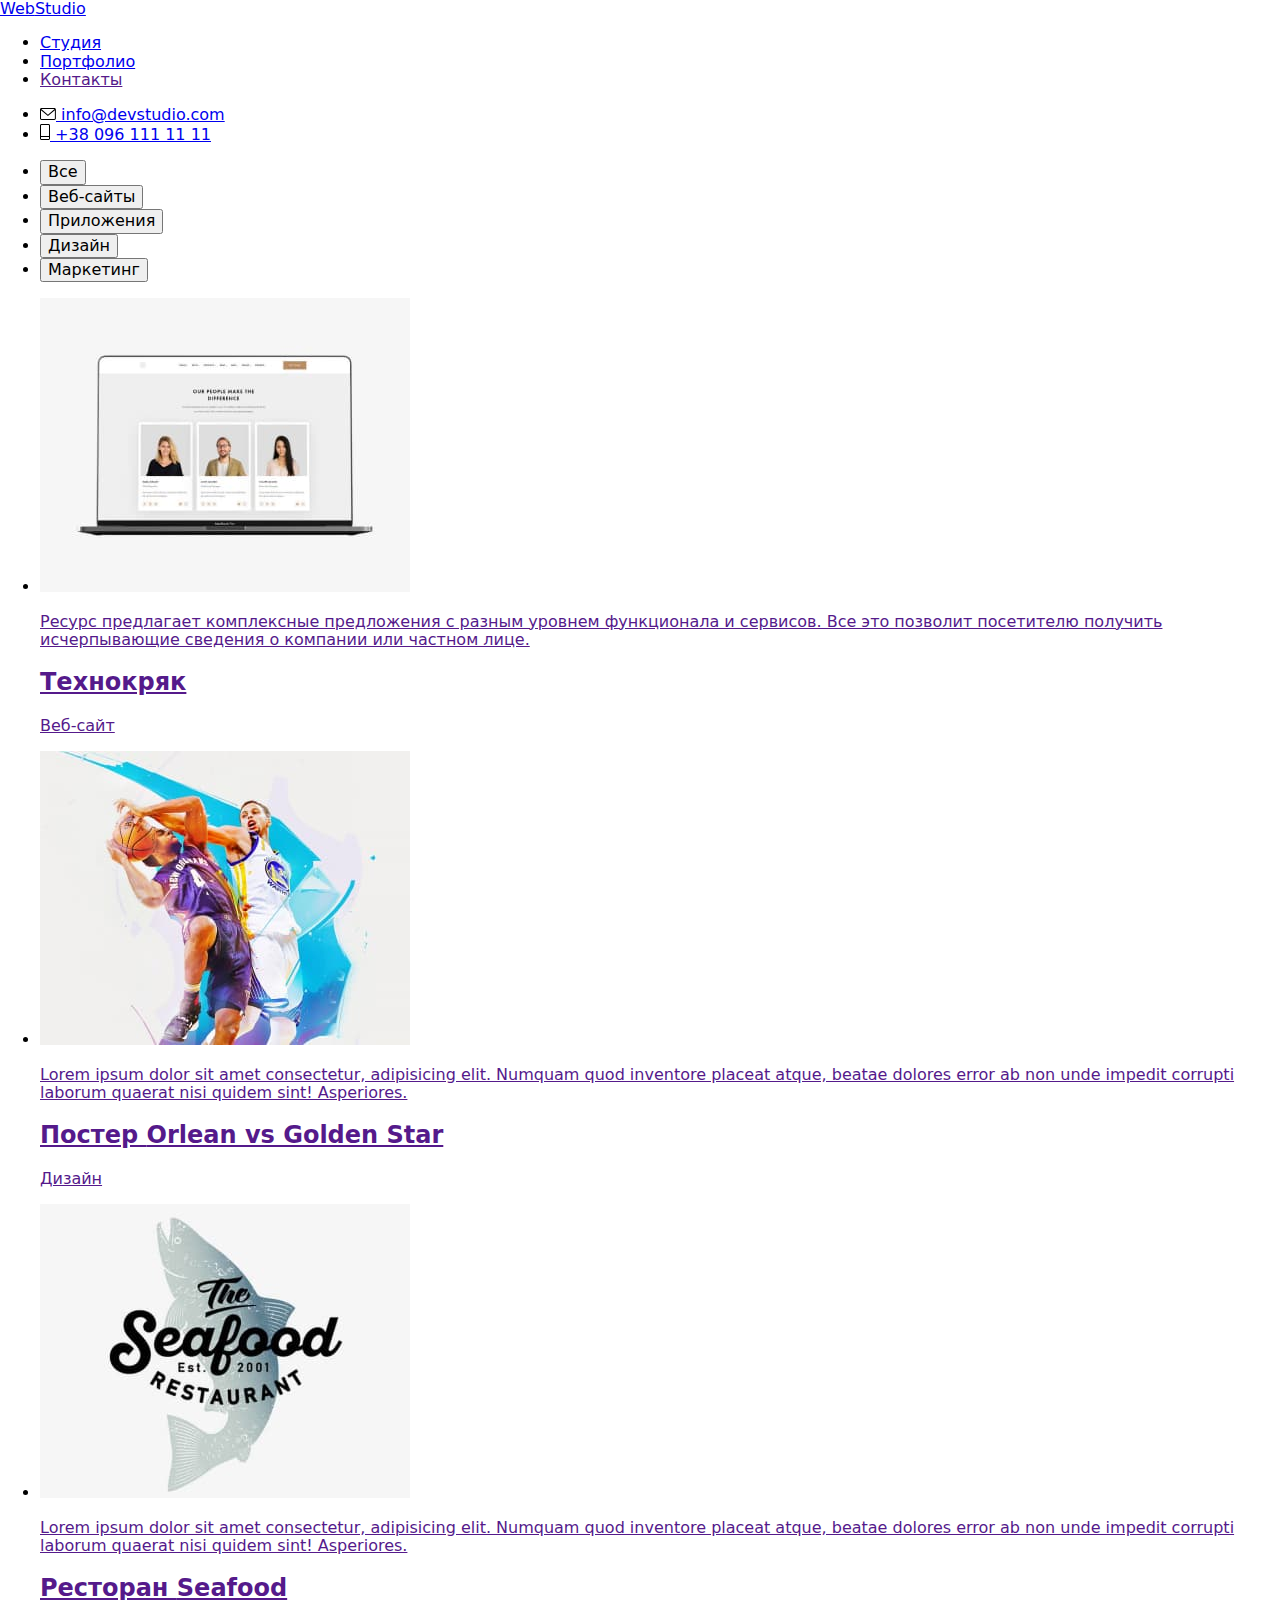
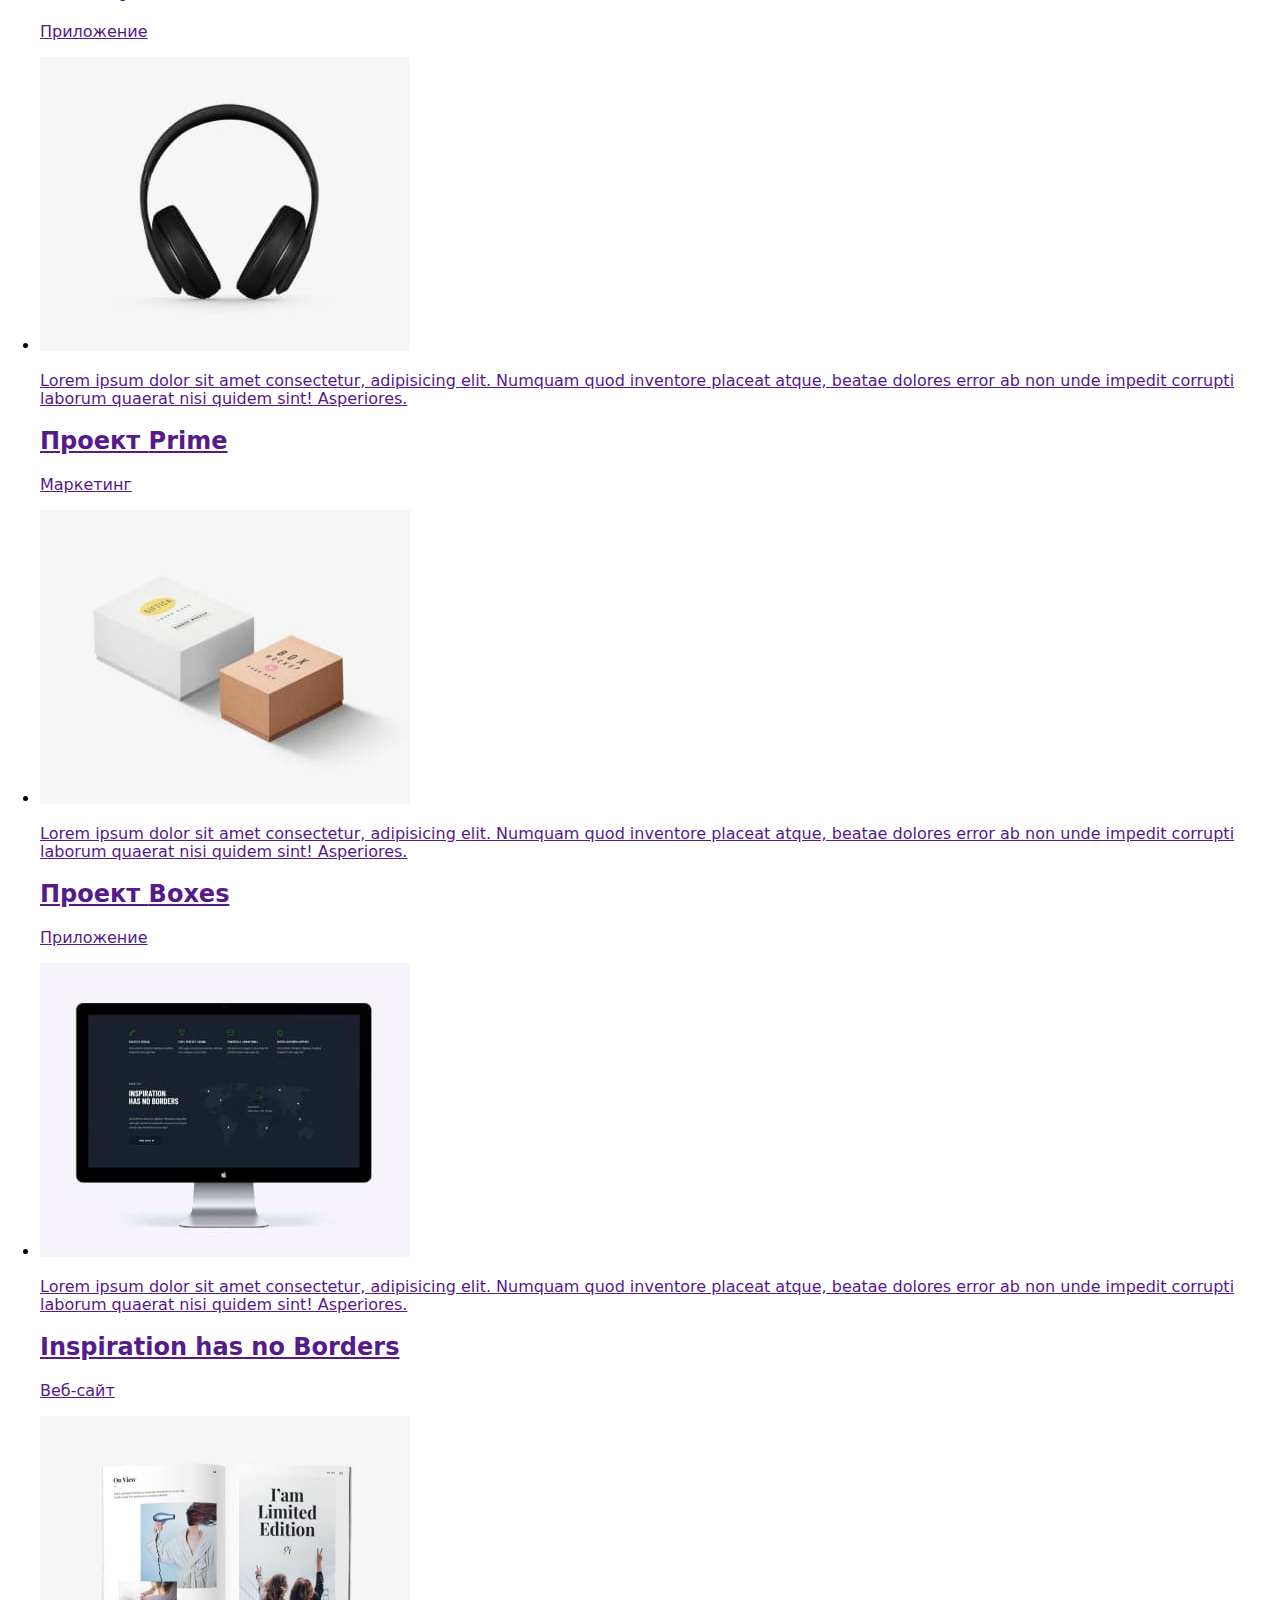
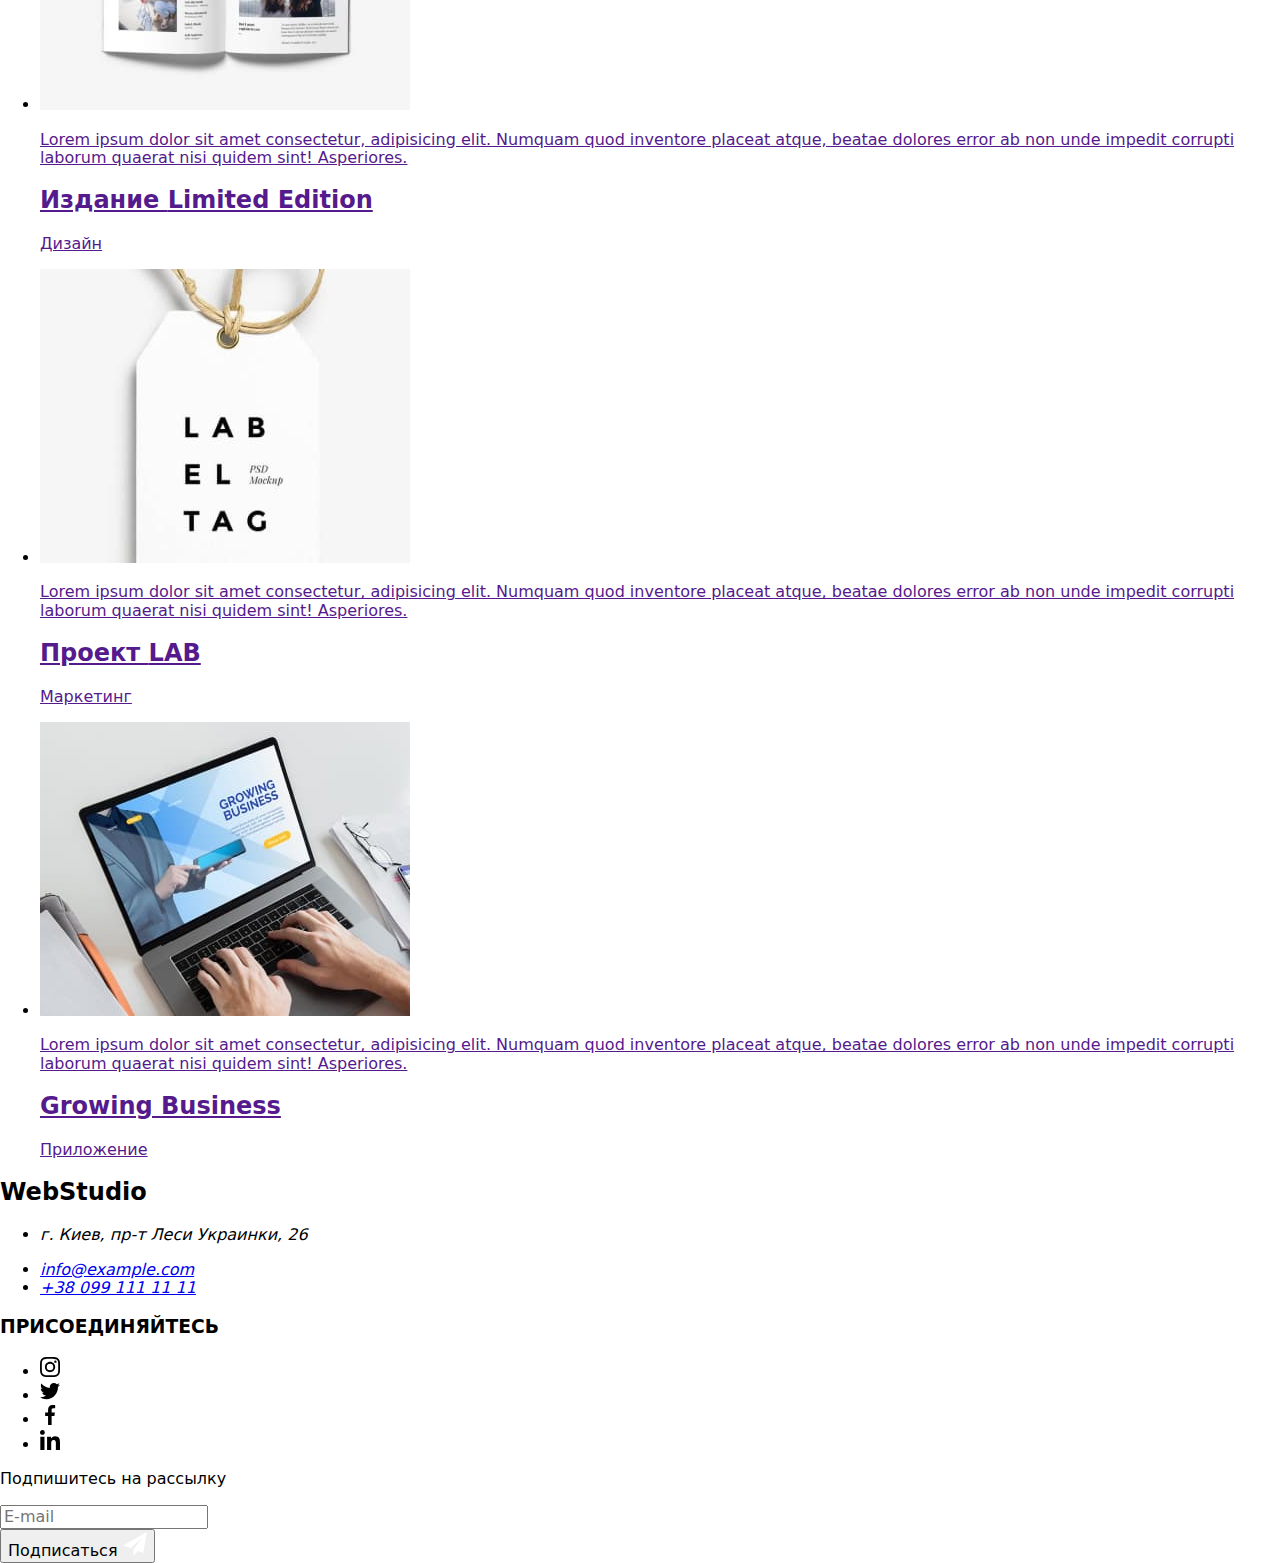
==== commit f486c496: "add SAAS, but don't work" ====
--- a/portfolio.html
+++ b/portfolio.html
@@ -15,7 +15,7 @@
       href="https://cdnjs.cloudflare.com/ajax/libs/modern-normalize/1.1.0/modern-normalize.min.css"
     />
     <!-- Custom styles -->
-    <link rel="stylesheet" href="./css/styles.css" />
+    <link rel="stylesheet" href="./css/main.min.css" />
   </head>
 
   <body class="body">
@@ -47,7 +47,7 @@
                 </svg>
                 info@devstudio.com</a>
             </li>
-            <li class="link-contact">
+            <li class="header__link-contact">
               <a href="tel:+380961111111" class="header__link">
                 <svg class="header__icon" width="10" height="16">
                   <use href="./images/icons/sprite1.svg#icon-Vector"></use>
@@ -60,189 +60,189 @@
     </header>
     <!--Main-->
     <main>
-      <section class="portfolio-section">
+      <section class="portfolio__section">
         <div class="container">
           <h1 hidden>Portfolio</h1>
-          <div class="profile-btn-list">
-            <ul class="list">
-              <li>
-                <button type="button" class="current-button">Все</button>
-              </li>
-              <li>
-                <button type="button" class="profile-btn">Веб-сайты</button>
-              </li>
-              <li>
-                <button type="button" class="profile-btn">Приложения</button>
-              </li>
-              <li>
-                <button type="button" class="profile-btn">Дизайн</button>
-              </li>
-              <li>
-                <button type="button" class="profile-btn">Маркетинг</button>
+          <div class="portfolio__btn-list">
+            <ul class="portfolio__list">
+              <li>
+                <button type="button" class="portfolio--current-button">Все</button>
+              </li>
+              <li>
+                <button type="button" class="portfolio__btn">Веб-сайты</button>
+              </li>
+              <li>
+                <button type="button" class="portfolio__btn">Приложения</button>
+              </li>
+              <li>
+                <button type="button" class="portfolio__btn">Дизайн</button>
+              </li>
+              <li>
+                <button type="button" class="portfolio__btn">Маркетинг</button>
               </li>
             </ul>
           </div>
-          <div class="portfolio-container">
-            <ul class="list">
-              <li class="portfolio-list">
-                <a href="" class="portfolio-ancor">
-                  <div class="port-text-position">
+          <div class="portfolio__container">
+            <ul class="portfolio__list">
+              <li class="portfolio__card-list">
+                <a href="" class="portfolio__ancor">
+                  <div class="portfolio__text-position">
                   <img
                     src="./images/technokriak.jpg"
                     alt="technokriak"
                     width="370"
                   />
-                  <p class="port-text-item">Ресурс предлагает комплексные предложения с разным уровнем
+                  <p class="portfolio__text-item">Ресурс предлагает комплексные предложения с разным уровнем
                   функционала и сервисов. Все это позволит посетителю получить
                   исчерпывающие сведения о компании или частном лице.</p></div>
-                  <div class="portfolio-inscription">
-                    <h2 class="portfolio-title">Технокряк</h2>
-                    <p class="portfolio-text">Веб-сайт</p>
-                  </div>
-                </a>
-              </li>
-              <li class="portfolio-list">
-                <a href="" class="portfolio-ancor">
-                  <div class="port-text-position">
+                  <div class="portfolio__inscription">
+                    <h2 class="portfolio__title">Технокряк</h2>
+                    <p class="portfolio__text">Веб-сайт</p>
+                  </div>
+                </a>
+              </li>
+              <li class="portfolio__card-list">
+                <a href="" class="portfolio__ancor">
+                  <div class="portfolio__text-position">
                   <img
                     src="./images/neworlean.jpg"
                     alt="neworlean"
                     width="370"
                   />
-                  <p class="port-text-item">Lorem ipsum dolor sit amet consectetur, adipisicing elit.
+                  <p class="portfolio__text-item">Lorem ipsum dolor sit amet consectetur, adipisicing elit.
                   Numquam quod inventore placeat atque, beatae dolores error ab non unde impedit
                   corrupti laborum quaerat nisi quidem sint! Asperiores.</p>
                   </div>
-                  <div class="portfolio-inscription">
-                    <h2 class="portfolio-title">
+                  <div class="portfolio__inscription">
+                    <h2 class="portfolio__title">
                       Постер <span lang="en">Orlean vs Golden Star</span>
                     </h2>
-                    <p class="portfolio-text">Дизайн</p>
-                  </div>
-                </a>
-              </li>
-              <li class="portfolio-list">
-                <a href="" class="portfolio-ancor">
-                  <div class="port-text-position">
+                    <p class="portfolio__text">Дизайн</p>
+                  </div>
+                </a>
+              </li>
+              <li class="portfolio__card-list">
+                <a href="" class="portfolio__ancor">
+                  <div class="portfolio__text-position">
                   <img src="./images/seafood.jpg" alt="seafood" width="370" />
-                  <p class="port-text-item">Lorem ipsum dolor sit amet consectetur, adipisicing elit.
-                    Numquam quod inventore placeat atque, beatae dolores error ab non unde impedit
-                    corrupti laborum quaerat nisi quidem sint! Asperiores.</p>
-                  </div>
-                  <div class="portfolio-inscription">
-                    <h2 class="portfolio-title">
+                  <p class="portfolio__text-item">Lorem ipsum dolor sit amet consectetur, adipisicing elit.
+                    Numquam quod inventore placeat atque, beatae dolores error ab non unde impedit
+                    corrupti laborum quaerat nisi quidem sint! Asperiores.</p>
+                  </div>
+                  <div class="portfolio__inscription">
+                    <h2 class="portfolio__title">
                       Ресторан <span lang="en">Seafood</span>
                     </h2>
-                    <p class="portfolio-text">Приложение</p>
-                  </div>
-                </a>
-              </li>
-              <li class="portfolio-list">
-                <a href="" class="portfolio-ancor">
-                  <div class="port-text-position">
+                    <p class="portfolio__text">Приложение</p>
+                  </div>
+                </a>
+              </li>
+              <li class="portfolio__card-list">
+                <a href="" class="portfolio__ancor">
+                  <div class="portfolio__text-position">
                   <img src="./images/prime.jpg" alt="prime" width="370" />
-                  <p class="port-text-item">Lorem ipsum dolor sit amet consectetur, adipisicing elit.
-                    Numquam quod inventore placeat atque, beatae dolores error ab non unde impedit
-                    corrupti laborum quaerat nisi quidem sint! Asperiores.</p>
-                  </div>
-                  <div class="portfolio-inscription">
-                    <h2 class="portfolio-title">
+                  <p class="portfolio__text-item">Lorem ipsum dolor sit amet consectetur, adipisicing elit.
+                    Numquam quod inventore placeat atque, beatae dolores error ab non unde impedit
+                    corrupti laborum quaerat nisi quidem sint! Asperiores.</p>
+                  </div>
+                  <div class="portfolio__inscription">
+                    <h2 class="portfolio__title">
                       Проект <span lang="en">Prime</span>
                     </h2>
-                    <p class="portfolio-text">Маркетинг</p>
-                  </div>
-                </a>
-              </li>
-              <li class="portfolio-list">
-                <a href="" class="portfolio-ancor">
-                  <div class="port-text-position">
+                    <p class="portfolio__text">Маркетинг</p>
+                  </div>
+                </a>
+              </li>
+              <li class="portfolio__card-list">
+                <a href="" class="portfolio__ancor">
+                  <div class="portfolio__text-position">
                   <img src="./images/boxes.jpg" alt="boxes" width="370" />
-                  <p class="port-text-item">Lorem ipsum dolor sit amet consectetur, adipisicing elit.
-                    Numquam quod inventore placeat atque, beatae dolores error ab non unde impedit
-                    corrupti laborum quaerat nisi quidem sint! Asperiores.</p>
-                  </div>
-                  <div class="portfolio-inscription">
-                    <h2 class="portfolio-title">
+                  <p class="portfolio__text-item">Lorem ipsum dolor sit amet consectetur, adipisicing elit.
+                    Numquam quod inventore placeat atque, beatae dolores error ab non unde impedit
+                    corrupti laborum quaerat nisi quidem sint! Asperiores.</p>
+                  </div>
+                  <div class="portfolio__inscription">
+                    <h2 class="portfolio__title">
                       Проект <span lang="en">Boxes</span>
                     </h2>
-                    <p class="portfolio-text">Приложение</p>
-                  </div>
-                </a>
-              </li>
-              <li class="portfolio-list">
-                <a href="" class="portfolio-ancor">
-                  <div class="port-text-position">
+                    <p class="portfolio__text">Приложение</p>
+                  </div>
+                </a>
+              </li>
+              <li class="portfolio__card-list">
+                <a href="" class="portfolio__ancor">
+                  <div class="portfolio__text-position">
                   <img
                     src="./images/inspiration.jpg"
                     alt="inspiration"
                     width="370"
                   />
-                  <p class="port-text-item">Lorem ipsum dolor sit amet consectetur, adipisicing elit.
+                  <p class="portfolio__text-item">Lorem ipsum dolor sit amet consectetur, adipisicing elit.
                     Numquam quod inventore placeat atque, beatae dolores error ab non unde impedit
                     corrupti laborum quaerat nisi quidem sint! Asperiores.</p></div>
-                  <div class="portfolio-inscription">
-                    <h2 lang="en" class="portfolio-title">
+                  <div class="portfolio__inscription">
+                    <h2 lang="en" class="portfolio__title">
                       Inspiration has no Borders
                     </h2>
-                    <p class="portfolio-text">Веб-сайт</p>
-                  </div>
-                </a>
-              </li>
-              <li class="portfolio-list">
-                <a href="" class="portfolio-ancor">
-                  <div class="port-text-position">
+                    <p class="portfolio__text">Веб-сайт</p>
+                  </div>
+                </a>
+              </li>
+              <li class="portfolio__card-list">
+                <a href="" class="portfolio__ancor">
+                  <div class="portfolio__text-position">
                   <img
                     src="./images/limitededition.jpg"
                     alt="limitededition"
                     width="370"
                   />
-                  <p class="port-text-item">Lorem ipsum dolor sit amet consectetur, adipisicing elit.
-                    Numquam quod inventore placeat atque, beatae dolores error ab non unde impedit
-                    corrupti laborum quaerat nisi quidem sint! Asperiores.</p>
-                  </div>
-                  <div class="portfolio-inscription">
-                    <h2 class="portfolio-title">
+                  <p class="portfolio__text-item">Lorem ipsum dolor sit amet consectetur, adipisicing elit.
+                    Numquam quod inventore placeat atque, beatae dolores error ab non unde impedit
+                    corrupti laborum quaerat nisi quidem sint! Asperiores.</p>
+                  </div>
+                  <div class="portfolio__inscription">
+                    <h2 class="portfolio__title">
                       Издание <span lang="en">Limited Edition</span>
                     </h2>
-                    <p class="portfolio-text">Дизайн</p>
-                  </div>
-                </a>
-              </li>
-              <li class="portfolio-list">
-                <a href="" class="portfolio-ancor">
-                  <div class="port-text-position">
+                    <p class="portfolio__text">Дизайн</p>
+                  </div>
+                </a>
+              </li>
+              <li class="portfolio__card-list">
+                <a href="" class="portfolio__ancor">
+                  <div class="portfolio__text-position">
                   <img
                     src="./images/projectlab.jpg"
                     alt="projectlab"
                     width="370"
                   />
-                  <p class="port-text-item">Lorem ipsum dolor sit amet consectetur, adipisicing elit.
-                    Numquam quod inventore placeat atque, beatae dolores error ab non unde impedit
-                    corrupti laborum quaerat nisi quidem sint! Asperiores.</p>
-                  </div>
-                  <div class="portfolio-inscription">
-                    <h2 class="portfolio-title">
+                  <p class="portfolio__text-item">Lorem ipsum dolor sit amet consectetur, adipisicing elit.
+                    Numquam quod inventore placeat atque, beatae dolores error ab non unde impedit
+                    corrupti laborum quaerat nisi quidem sint! Asperiores.</p>
+                  </div>
+                  <div class="portfolio__inscription">
+                    <h2 class="portfolio__title">
                       Проект <span lang="en">LAB</span>
                     </h2>
-                    <p class="portfolio-text">Маркетинг</p>
-                  </div>
-                </a>
-              </li>
-              <li class="portfolio-list">
-                <a href="" class="portfolio-ancor">
-                  <div class="port-text-position">
+                    <p class="portfolio__text">Маркетинг</p>
+                  </div>
+                </a>
+              </li>
+              <li class="portfolio__card-list">
+                <a href="" class="portfolio__ancor">
+                  <div class="portfolio__text-position">
                   <img
                     src="./images/growingbusiness.jpg"
                     alt="growingbusiness"
                     width="370"
                   />
-                  <p class="port-text-item">Lorem ipsum dolor sit amet consectetur, adipisicing elit.
-                    Numquam quod inventore placeat atque, beatae dolores error ab non unde impedit
-                    corrupti laborum quaerat nisi quidem sint! Asperiores.</p>
-                  </div>
-                  <div class="portfolio-inscription">
-                    <h2 lang="en" class="portfolio-title">Growing Business</h2>
-                    <p class="portfolio-text">Приложение</p>
+                  <p class="portfolio__text-item">Lorem ipsum dolor sit amet consectetur, adipisicing elit.
+                    Numquam quod inventore placeat atque, beatae dolores error ab non unde impedit
+                    corrupti laborum quaerat nisi quidem sint! Asperiores.</p>
+                  </div>
+                  <div class="portfolio__inscription">
+                    <h2 lang="en" class="portfolio__title">Growing Business</h2>
+                    <p class="portfolio__text">Приложение</p>
                   </div>
                 </a>
               </li>
@@ -252,68 +252,70 @@
       </section>
     </main>
     <!--Footer-->
-    <footer class="footer-section">
+    <footer class="footer__section">
       <section>
         <div class="container">
-          <div class="footer-ancors">
-            <div class="footer-contact">
-              <h2 lang="en" class="logo">
-                Web<span lang="en" class="footer-studio">Studio</span>
+          <div class="footer__ancors">
+            <div class="footer__contact-container">
+              <h2 lang="en" class="footer__logo">
+                Web<span lang="en" class="footer__studio">Studio</span>
               </h2>
               <address>
-                <ul class="list">
+                <ul class="footer__address-list">
                   <li>
-                    <p class="footer-address">г. Киев, пр-т Леси Украинки, 26</p>
-                  </li>
-                  <li class="contact-list">
-                    <a href="mailto:info@example.com" class="contact">info@example.com</a>
-                  </li>
-                  <li class="contact-list">
-                    <a href="tel:+380991111111" class="contact">+38 099 111 11 11</a>
+                    <p class="footer__address">г. Киев, пр-т Леси Украинки, 26</p>
+                  </li>
+                  <li class="footer__contact-list">
+                    <a href="mailto:info@example.com" class="footer__contact">info@example.com</a>
+                  </li>
+                  <li class="footer__contact-list">
+                    <a href="tel:+380991111111" class="footer__contact">+38 099 111 11 11</a>
                   </li>
                 </ul>
               </address>
             </div>
-            <div class="footer-social">
-              <h3 class="footer-title">ПРИСОЕДИНЯЙТЕСЬ</h3>
-              <ul class="socialicons list">
-                <li class="team-icons">
-                  <a class="footer-link" href="instagram" target="_blank" rel="noopener noreffer"
+            <div class="footer__social">
+              <h3 class="footer__title">ПРИСОЕДИНЯЙТЕСЬ</h3>
+              <ul class="footer__socialicons footer__list">
+                <li class="footer__icons">
+                  <a class="footer__link" href="instagram" target="_blank" rel="noopener noreffer"
                     aria-label="Instagram-icon">
-                    <svg class="connect-icons" width="20" height="20">
+                    <svg class="footer__connect-icons" width="20" height="20">
                       <use href="./images/icons/sprite1.svg#icon-instagram-2"></use>
                     </svg></a>
                 </li>
-                <li class="team-icons">
-                  <a class="footer-link" href="twitter" target="_blank" rel="noopener noreffer" aria-label="Twitter-icon">
-                    <svg class="connect-icons" width="20" height="20">
+                <li class="footer__icons">
+                  <a class="footer__link" href="twitter" target="_blank" rel="noopener noreffer" aria-label="Twitter-icon">
+                    <svg class="footer__connect-icons" width="20" height="20">
                       <use href="./images/icons/sprite1.svg#icon-twitter-1"></use>
                     </svg></a>
                 </li>
-                <li class="team-icons">
-                  <a class="footer-link" href="facebook" target="_blank" rel="noopener noreffer" aria-label="Facebook-icon">
-                    <svg class="connect-icons" width="20" height="20">
+                <li class="footer__icons">
+                  <a class="footer__link" href="facebook" target="_blank" rel="noopener noreffer"
+                    aria-label="Facebook-icon">
+                    <svg class="footer__connect-icons" width="20" height="20">
                       <use href="./images/icons/sprite1.svg#icon-facebook-1"></use>
                     </svg></a>
                 </li>
-                <li class="team-icons">
-                  <a class="footer-link" href="linkedin" target="_blank" rel="noopener noreffer" aria-label="Linkedin-icon">
-                    <svg class="connect-icons" width="20" height="20">
+                <li class="footer__icons">
+                  <a class="footer__link" href="linkedin" target="_blank" rel="noopener noreffer"
+                    aria-label="Linkedin-icon">
+                    <svg class="footer__connect-icons" width="20" height="20">
                       <use href="./images/icons/sprite1.svg#icon-linkedin-1"></use>
                     </svg></a>
                 </li>
               </ul>
             </div>
-            <div class="footer-subscribe">
-              <p class="footer-title">Подпишитесь на рассылку</p>
-              <form class="footer-form">
-                <div class="footer-mail">
-                  <label class="label-mail">
-                    <input class="input-mail" type="email" name="mail" placeholder="E-mail">
+            <div class="footer__subscribe">
+              <p class="footer__title-send">Подпишитесь на рассылку</p>
+              <form class="footer__form">
+                <div class="footer__mail">
+                  <label class="footer__label-mail">
+                    <input class="footer__input-mail" type="email" name="mail" placeholder="E-mail">
                   </label>
                 </div>
-                <button class="footer-btn" type="submit">Подписаться
-                  <svg class="footer-icon-btn" width="24" height="24">
+                <button class="footer__btn" type="submit">Подписаться
+                  <svg class="footer__icon-btn" width="24" height="24">
                     <use href="./images/icons/sprite1.svg#icon-icon-send"></use>
                   </svg>
                 </button>
--- a/css/main.min.css
+++ b/css/main.min.css
@@ -0,0 +1 @@
+@import"./utils/_var.scss";@import"./components/_base.scss";@import"./components/_header.scss";@import"./components/_hero.scss";@import"./components/_features.scss";@import"./components/_activity.scss";@import"./components/_clients.scss";@import"./components/_footer.scss";@import"./components/_portfoliobtn.scss";@import"./components/_portfoliocards.scss"/*# sourceMappingURL=main.min.css.map */